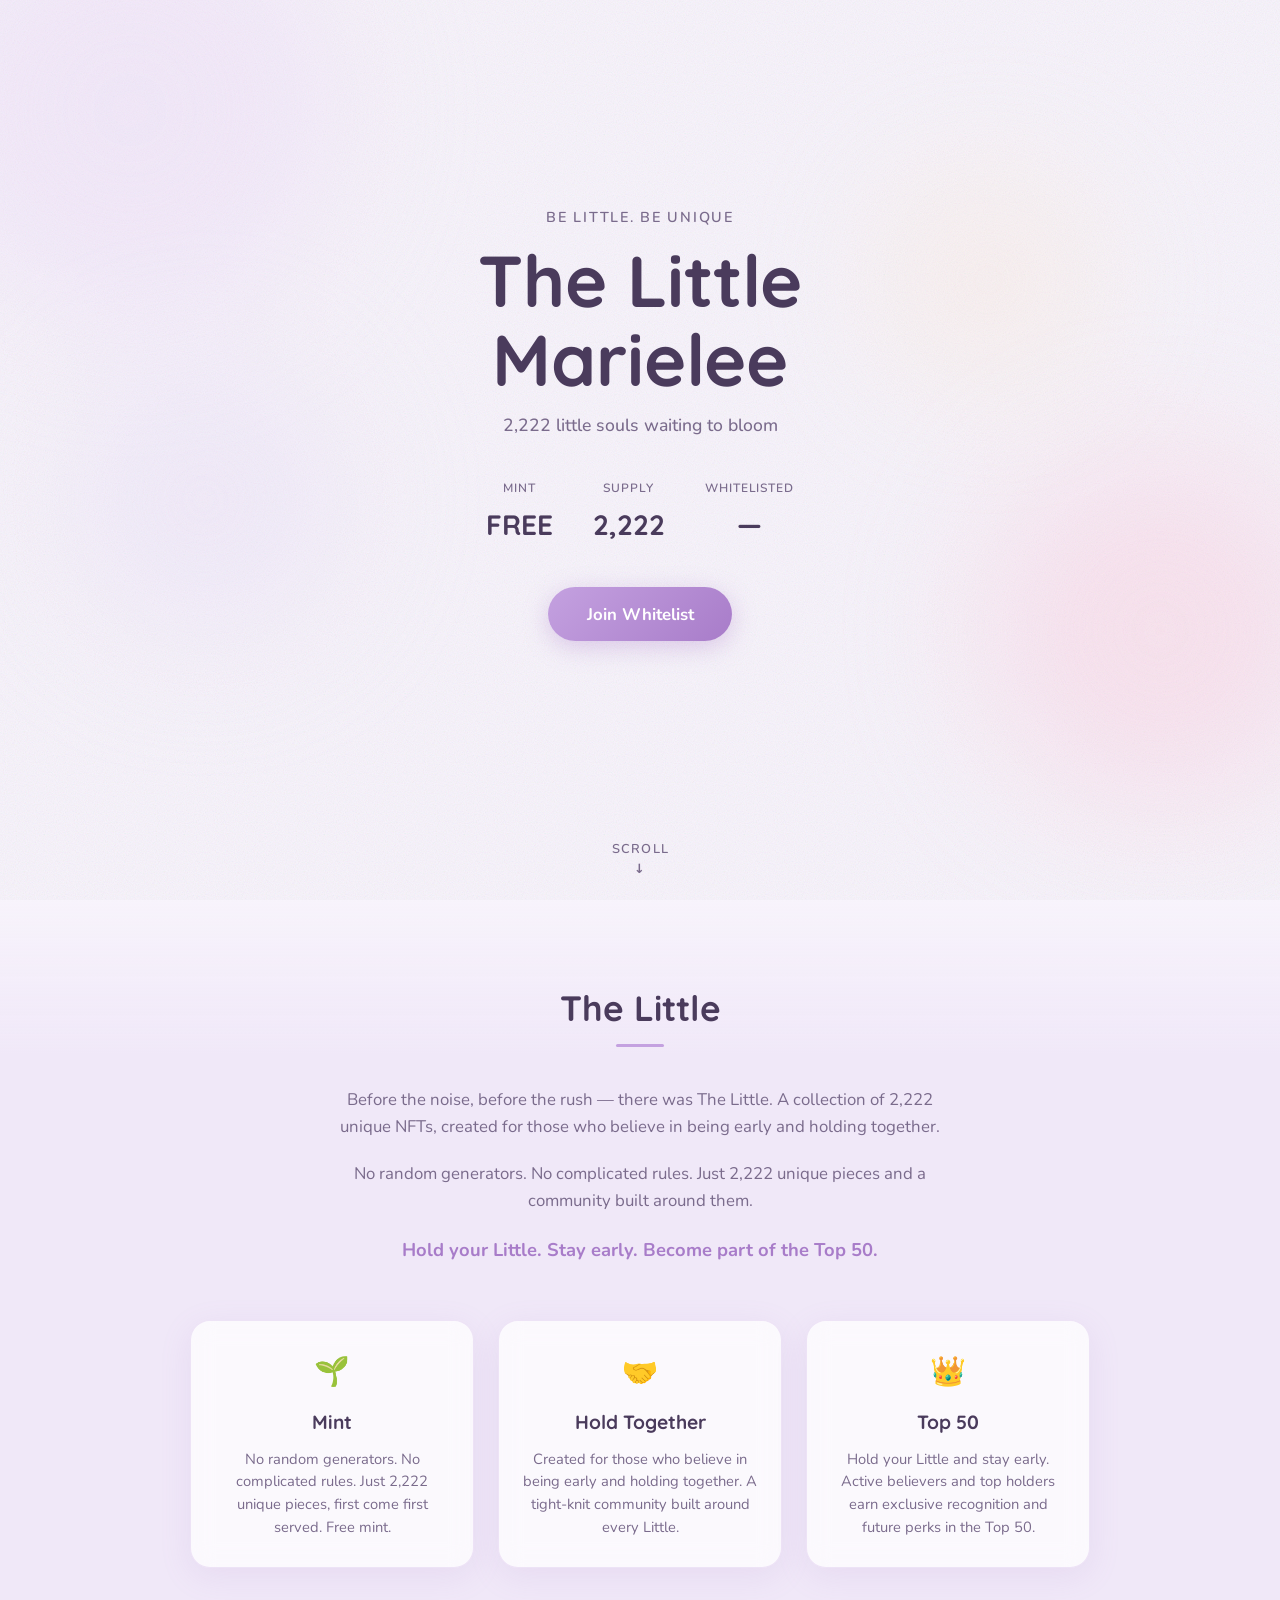
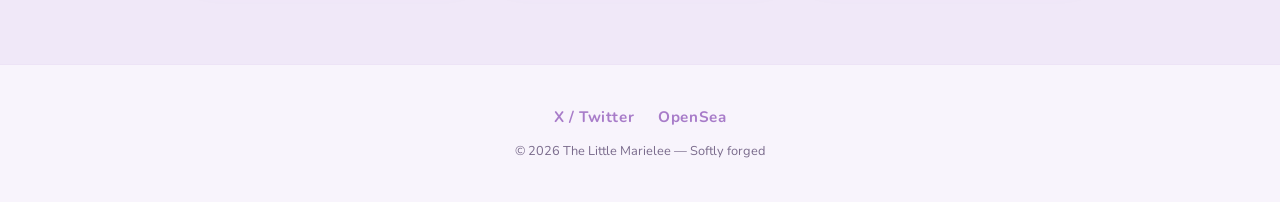
==== index.html @ 926d4b47 "Add files via upload" ====
<!DOCTYPE html>
<html lang="en">
<head>
  <meta charset="UTF-8" />
  <meta name="viewport" content="width=device-width, initial-scale=1.0" />
  <title>The Little Marielee — Soft Whitelist</title>
  <meta name="description" content="The Little Marielee — A collection of 2,222 unique NFTs. Free mint. Join the pack." />
  <meta name="theme-color" content="#f8f4fc" />

  <!-- Open Graph -->
  <meta property="og:title" content="The Little Marielee" />
  <meta property="og:description" content="A collection of 2,222 unique NFTs, created for those who believe in being early and holding together. Free mint." />
  <meta property="og:type" content="website" />
  <meta property="og:image" content="assets/logo.png?v=2" />
  <meta name="twitter:card" content="summary_large_image" />
  <meta name="twitter:title" content="The Little Marielee" />
  <meta name="twitter:description" content="A collection of 2,222 unique NFTs, created for those who believe in being early and holding together. Free mint." />
  <meta name="twitter:image" content="assets/logo.png?v=2" />

  <link rel="icon" type="image/png" href="assets/favicon.png?v=2" />
  <link rel="apple-touch-icon" href="assets/logo.png?v=2" />

  <link rel="preconnect" href="https://fonts.googleapis.com" />
  <link rel="preconnect" href="https://fonts.gstatic.com" crossorigin />
  <link href="https://fonts.googleapis.com/css2?family=Nunito:wght@400;500;600;700;800&family=Quicksand:wght@500;600;700&display=swap" rel="stylesheet" />
  <link rel="stylesheet" href="css/style.css" />
</head>
<body class="is-loading">
  <!-- Floating soft shapes -->
  <div class="bg-shapes" aria-hidden="true">
    <div class="shape shape-1"></div>
    <div class="shape shape-2"></div>
    <div class="shape shape-3"></div>
    <div class="shape shape-4"></div>
    <div class="grain"></div>
  </div>

  <!-- ===== HERO ===== -->
  <header class="hero">
    <div class="hero-content">
      <!-- <p class="hero-tagline reveal-item" style="--d:.05s">Softly forged in quiet gardens</p> -->
      <p class="hero-tagline reveal-item" style="--d:.05s">BE LITTLE. BE UNIQUE</p>
      <h1 class="hero-title reveal-item" style="--d:.15s">The Little<br>Marielee</h1>
      <p class="hero-subtitle reveal-item" style="--d:.25s"><span id="hero-supply">2,222</span> little souls waiting to bloom</p>

      <div class="stats reveal-item" style="--d:.35s">
        <div class="stat">
          <span class="stat-label">Mint</span>
          <span class="stat-value">FREE</span>
        </div>
        <div class="stat">
          <span class="stat-label">Supply</span>
          <span class="stat-value" id="stat-supply">2,222</span>
        </div>
        <div class="stat">
          <span class="stat-label">Whitelisted</span>
          <span class="stat-value" id="whitelist-count" aria-live="polite">
            <span class="count-skeleton"></span>
          </span>
        </div>
      </div>

      <button class="btn-primary reveal-item" id="btn-join" style="--d:.45s">
        <span>Join Whitelist</span>
      </button>

      <div class="whitelist-status" id="whitelist-status" hidden>
        <span class="whitelist-status-dot" aria-hidden="true"></span>
        <span>You are on the whitelist <span aria-hidden="true">✨</span> The soft pack awaits.</span>
      </div>

      <div class="whitelist-status is-full" id="whitelist-full-status" hidden>
        <span class="whitelist-status-dot is-full-dot" aria-hidden="true"></span>
        <span class="full-status-msg">Whitelist is currently closed. All spots have been claimed.</span>
      </div>
    </div>

    <div class="scroll-hint reveal-item" style="--d:.6s">
      <span>Scroll</span>
      <div class="scroll-arrow">↓</div>
    </div>
  </header>

  <!-- ===== ABOUT ===== -->
  <section class="about" id="about">
    <div class="container">
      <h2 class="section-title reveal" data-reveal>The Little</h2>
      <div class="section-line reveal" data-reveal style="--d:.1s"></div>

      <div class="about-text reveal" data-reveal style="--d:.15s">
        <p>
          Before the noise, before the rush — there was The Little. A collection of 2,222 unique NFTs, created for those who believe in being early and holding together.
        </p>
        <p>
          No random generators. No complicated rules. Just 2,222 unique pieces and a community built around them.
        </p>
        <p class="about-highlight">
          Hold your Little. Stay early. Become part of the Top 50.
        </p>
      </div>

      <div class="cards">
        <div class="card reveal" data-reveal style="--d:0s">
          <div class="card-icon">🌱</div>
          <h3>Mint</h3>
          <p>No random generators. No complicated rules. Just <span id="about-supply">2,222</span> unique pieces, first come first served. Free mint.</p>
        </div>
        <div class="card reveal" data-reveal style="--d:.1s">
          <div class="card-icon">🤝</div>
          <h3>Hold Together</h3>
          <p>Created for those who believe in being early and holding together. A tight-knit community built around every Little.</p>
        </div>
        <div class="card reveal" data-reveal style="--d:.2s">
          <div class="card-icon">👑</div>
          <h3>Top 50</h3>
          <p>Hold your Little and stay early. Active believers and top holders earn exclusive recognition and future perks in the Top 50.</p>
        </div>
      </div>
    </div>
  </section>

  <!-- ===== FOOTER ===== -->
  <footer class="footer">
    <div class="footer-links">
      <a href="https://x.com/MarieleeHQ" target="_blank" rel="noopener" class="footer-link" id="footer-x">X / Twitter</a>
      <a href="https://opensea.io/collection/thelittlemarielee/overview" target="_blank" rel="noopener" class="footer-link" id="footer-opensea">OpenSea</a>
      <a href="#" target="_blank" rel="noopener" class="footer-link" id="footer-discord" hidden>Discord</a>
      <a href="#" target="_blank" rel="noopener" class="footer-link" id="footer-telegram" hidden>Telegram</a>
    </div>
    <p class="footer-copy">© 2026 The Little Marielee — Softly forged</p>
  </footer>

  <!-- ===== TOAST ===== -->
  <div class="toast" id="toast" role="status" aria-live="assertive" hidden></div>

  <!-- ===== WHITELIST MODAL ===== -->
  <div class="modal-overlay" id="modal" hidden>
    <div class="modal" role="dialog" aria-modal="true" aria-labelledby="modal-heading">
      <button class="modal-close" id="modal-close" aria-label="Close">×</button>

      <!-- Step 1: Tasks & Twitter Verification -->
      <div class="modal-step" id="step-1">
        <div class="modal-header">
          <div class="step-icon">🌸</div>
          <h3 id="modal-heading">Join the Soft Pack</h3>
          <p>Complete the quick tasks below to verify your spot.</p>
        </div>

        <!-- Quick Tasks -->
        <div class="tasks-container">
          <div class="task-card" id="task-card-follow">
            <div class="task-info">
              <span class="task-title" id="task-follow-title">1. Follow</span>
              <span class="task-sub" id="task-follow-status">Follow on X to verify</span>
            </div>
            <button type="button" class="btn-task" id="btn-action-follow">
              <svg viewBox="0 0 24 24" width="14" height="14" aria-hidden="true"><path fill="currentColor" d="M18.9 1.9h3.7l-8 9.2 9.5 12.5h-7.4l-5.8-7.6-6.6 7.6H.6l8.6-9.9L0 1.9h7.6l5.2 7 6.1-7Zm-1.3 19.5h2L6.5 4h-2.1l13.2 17.4Z"/></svg>
              <span class="btn-task-text" id="text-action-follow">Follow</span>
            </button>
          </div>

          <div class="task-card" id="task-card-post">
            <div class="task-info">
              <span class="task-title">2. Like, Repost & Comment</span>
              <span class="task-sub" id="task-post-status">Drop a gentle comment on our post</span>
            </div>
            <button type="button" class="btn-task" id="btn-action-post">
              <svg viewBox="0 0 24 24" width="14" height="14" aria-hidden="true"><path fill="currentColor" d="M18.9 1.9h3.7l-8 9.2 9.5 12.5h-7.4l-5.8-7.6-6.6 7.6H.6l8.6-9.9L0 1.9h7.6l5.2 7 6.1-7Zm-1.3 19.5h2L6.5 4h-2.1l13.2 17.4Z"/></svg>
              <span class="btn-task-text" id="text-action-post">Open Post</span>
            </button>
          </div>
        </div>

        <!-- Inputs Form for Step 1 -->
        <div class="form-group">
          <label for="input-twitter" class="form-label">Your X / Twitter Username</label>
          <div class="field">
            <input type="text" id="input-twitter" placeholder="yourusername" autocomplete="off" inputmode="text" maxlength="15" aria-describedby="err-twitter" required />
            <span class="field-prefix">@</span>
          </div>
          <p class="field-error" id="err-twitter"></p>
        </div>

        <div class="form-group">
          <label for="input-comment-link" class="form-label">Proof of Comment on X</label>
          <div class="field field-simple">
            <input type="url" id="input-comment-link" placeholder="https://x.com/yourusername/status/..." autocomplete="off" aria-describedby="err-comment-link" required />
          </div>
          <p class="field-hint">Paste the link to your comment on our post for automatic verification.</p>
          <p class="field-error" id="err-comment-link"></p>
        </div>

        <button type="button" class="btn-modal" id="btn-next-step">
          <span class="btn-label">Continue to Wallet →</span>
        </button>
      </div>

      <!-- Step 2: Wallet Submission -->
      <div class="modal-step" id="step-2" hidden>
        <div class="modal-header">
          <div class="step-icon">👜</div>
          <h3>Submit Wallet</h3>
          <p class="submitting-as-desc">Submitting as <span id="submitting-as" class="submitting-as-tag">@yourusername</span></p>
        </div>

        <form id="form-whitelist" class="whitelist-form" novalidate>
          <div class="form-group">
            <label for="input-wallet" class="form-label">Wallet Address</label>
            <div class="field field-simple">
              <input type="text" id="input-wallet" placeholder="0x... or Solana wallet address" autocomplete="off" aria-describedby="err-wallet" required />
            </div>
            <p class="field-hint">Enter your EVM (0x...) or Solana wallet to receive the whitelist spot.</p>
            <p class="field-error" id="err-wallet"></p>
          </div>

          <button type="submit" class="btn-modal" id="btn-submit">
            <span class="btn-label">Submit Whitelist</span>
          </button>
          <button type="button" class="btn-back" id="btn-back-step">← Back</button>
        </form>
      </div>

      <!-- Success View -->
      <div class="modal-step step-success" id="step-success" hidden>
        <div class="step-icon success">
          <svg viewBox="0 0 24 24" width="26" height="26" aria-hidden="true"><path fill="none" stroke="currentColor" stroke-width="3" stroke-linecap="round" stroke-linejoin="round" d="M4 12.5l5 5L20 6.5" /></svg>
        </div>
        <h3>You're In!</h3>
        <p id="success-msg">Welcome to the soft pack. Your Marielee awaits.</p>
        <button type="button" class="btn-modal" id="btn-done"><span>Done</span></button>
      </div>
    </div>
  </div>

  <script src="js/main.js"></script>
</body>
</html>
---- css/style.css ----
/* ===== RESET & BASE ===== */
*,
*::before,
*::after {
  box-sizing: border-box;
  margin: 0;
  padding: 0;
}

:root {
  --bg: #f8f4fc;
  --bg-soft: #f0e8f8;
  --primary: #c4a1e0;
  --primary-dark: #a87cc9;
  --primary-light: #e8d5f5;
  --accent: #f7c5d8;
  --accent-soft: #fde8f0;
  --text: #4a3b5c;
  --text-soft: #7a6b8c;
  --white: #ffffff;
  --success: #7ec8a3;
  --success-soft: #d4f0e4;
  --error: #e0708f;
  --error-soft: #fbe3ea;
  /* muted slate-lavender instead of stock Twitter blue — keeps the soft palette intact */
  --x-color: #6b6f93;
  --x-color-dark: #565a7d;
  --shadow: 0 8px 32px rgba(168, 124, 201, 0.12);
  --shadow-lg: 0 20px 60px rgba(74, 59, 92, 0.18);
  --radius: 20px;
  --radius-sm: 14px;
  --font: "Nunito", system-ui, sans-serif;
  --font-display: "Quicksand", system-ui, sans-serif;
  --ease: cubic-bezier(0.22, 1, 0.36, 1);
}

html {
  scroll-behavior: smooth;
}

@media (prefers-reduced-motion: reduce) {
  html {
    scroll-behavior: auto;
  }
  *,
  *::before,
  *::after {
    animation-duration: 0.001ms !important;
    animation-iteration-count: 1 !important;
    transition-duration: 0.001ms !important;
    scroll-behavior: auto !important;
  }
}

body {
  font-family: var(--font);
  background: var(--bg);
  color: var(--text);
  line-height: 1.6;
  min-height: 100vh;
  min-height: 100dvh;
  overflow-x: hidden;
}

/* ===== ENTRANCE ANIMATIONS ===== */
.reveal-item {
  opacity: 0;
  transform: translateY(16px);
  animation: revealIn 0.7s var(--ease) forwards;
  animation-delay: var(--d, 0s);
}

body.is-loading .reveal-item {
  animation-play-state: paused;
  opacity: 0;
}

@keyframes revealIn {
  to {
    opacity: 1;
    transform: translateY(0);
  }
}

.reveal {
  opacity: 0;
  transform: translateY(22px);
  transition: opacity 0.7s var(--ease), transform 0.7s var(--ease);
  transition-delay: var(--d, 0s);
}

.reveal.is-visible {
  opacity: 1;
  transform: translateY(0);
}

/* ===== BACKGROUND SHAPES ===== */
.bg-shapes {
  position: fixed;
  inset: 0;
  pointer-events: none;
  z-index: 0;
  overflow: hidden;
}

.shape {
  position: absolute;
  border-radius: 50%;
  filter: blur(70px);
  opacity: 0.4;
  animation: drift 22s ease-in-out infinite;
}

.shape-1 {
  width: 420px;
  height: 420px;
  background: var(--primary-light);
  top: -100px;
  left: -80px;
  animation-duration: 26s;
}

.shape-2 {
  width: 360px;
  height: 360px;
  background: var(--accent);
  bottom: 10%;
  right: -60px;
  animation-duration: 30s;
  animation-delay: -6s;
}

.shape-3 {
  width: 280px;
  height: 280px;
  background: #e4d9f4;
  top: 40%;
  left: 5%;
  animation-duration: 24s;
  animation-delay: -12s;
}

.shape-4 {
  width: 200px;
  height: 200px;
  background: #f8e4d0;
  top: 20%;
  right: 15%;
  animation-duration: 20s;
  animation-delay: -3s;
}

@keyframes drift {
  0%, 100% { transform: translate(0, 0) scale(1); }
  50% { transform: translate(24px, -28px) scale(1.06); }
}

/* subtle grain so the flat pastel blobs read as designed, not generated */
.grain {
  position: absolute;
  inset: -10%;
  opacity: 0.35;
  mix-blend-mode: overlay;
  background-image: url("data:image/svg+xml,%3Csvg xmlns='http://www.w3.org/2000/svg' width='140' height='140'%3E%3Cfilter id='n'%3E%3CfeTurbulence type='fractalNoise' baseFrequency='0.9' numOctaves='2' stitchTiles='stitch'/%3E%3C/filter%3E%3Crect width='100%25' height='100%25' filter='url(%23n)' opacity='0.4'/%3E%3C/svg%3E");
}

@media (prefers-reduced-motion: reduce) {
  .shape { animation: none; }
}

/* ===== NAV ===== */
.nav {
  display: flex;
  justify-content: space-between;
  align-items: center;
  padding: 1.25rem 2rem;
  position: relative;
  z-index: 10;
}

.logo {
  font-family: var(--font-display);
  font-weight: 700;
  font-size: 1.15rem;
  color: var(--text);
  display: flex;
  align-items: center;
  gap: 0.4rem;
}

.logo-mark {
  display: inline-block;
  animation: sway 5s ease-in-out infinite;
}

@keyframes sway {
  0%, 100% { transform: rotate(-6deg); }
  50% { transform: rotate(6deg); }
}

.nav-link {
  color: var(--text-soft);
  text-decoration: none;
  font-weight: 600;
  font-size: 0.95rem;
  transition: color 0.2s;
  position: relative;
}

.nav-link::after {
  content: "";
  position: absolute;
  left: 0;
  right: 100%;
  bottom: -3px;
  height: 2px;
  background: var(--primary-dark);
  transition: right 0.25s var(--ease);
  border-radius: 2px;
}

.nav-link:hover {
  color: var(--primary-dark);
}

.nav-link:hover::after {
  right: 0;
}

/* ===== HERO ===== */
.hero {
  position: relative;
  min-height: 100vh;
  min-height: 100dvh;
  display: flex;
  flex-direction: column;
  justify-content: space-between;
  z-index: 1;
}

.hero-content {
  flex: 1;
  display: flex;
  flex-direction: column;
  align-items: center;
  justify-content: center;
  text-align: center;
  padding: 1.5rem 1.5rem 1rem;
}

.hero-tagline {
  font-size: 0.9rem;
  letter-spacing: 0.12em;
  text-transform: uppercase;
  color: var(--text-soft);
  margin-bottom: 0.75rem;
  font-weight: 600;
}

.hero-title {
  font-family: var(--font-display);
  font-size: clamp(2.8rem, 8vw, 4.5rem);
  font-weight: 700;
  line-height: 1.1;
  color: var(--text);
  margin-bottom: 0.75rem;
}

.hero-subtitle {
  font-size: 1.1rem;
  color: var(--text-soft);
  margin-bottom: 2.5rem;
  font-weight: 500;
}

/* Stats */
.stats {
  display: flex;
  gap: 2.5rem;
  margin-bottom: 2.5rem;
  flex-wrap: wrap;
  justify-content: center;
}

.stat {
  display: flex;
  flex-direction: column;
  align-items: center;
  gap: 0.25rem;
}

.stat-label {
  font-size: 0.75rem;
  letter-spacing: 0.08em;
  text-transform: uppercase;
  color: var(--text-soft);
  font-weight: 600;
}

.stat-value {
  font-family: var(--font-display);
  font-size: 1.75rem;
  font-weight: 700;
  color: var(--text);
  min-height: 1.6em;
  display: flex;
  align-items: center;
  justify-content: center;
}

.count-skeleton {
  display: inline-block;
  width: 44px;
  height: 1.1em;
  border-radius: 6px;
  background: linear-gradient(90deg, var(--primary-light) 25%, #f4ecfa 50%, var(--primary-light) 75%);
  background-size: 200% 100%;
  animation: shimmer 1.3s ease-in-out infinite;
}

@keyframes shimmer {
  0% { background-position: 200% 0; }
  100% { background-position: -200% 0; }
}

.stat-value.count-in {
  animation: countPop 0.4s var(--ease);
}

@keyframes countPop {
  0% { transform: scale(0.85); opacity: 0.4; }
  100% { transform: scale(1); opacity: 1; }
}

/* Buttons */
.btn-primary {
  background: linear-gradient(135deg, var(--primary), var(--primary-dark));
  color: var(--white);
  border: none;
  padding: 0.95rem 2.4rem;
  font-size: 1.05rem;
  font-weight: 700;
  font-family: var(--font);
  border-radius: 999px;
  cursor: pointer;
  box-shadow: 0 6px 24px rgba(168, 124, 201, 0.35);
  transition: transform 0.2s var(--ease), box-shadow 0.2s var(--ease);
  position: relative;
  overflow: hidden;
}

.btn-primary::before {
  content: "";
  position: absolute;
  inset: 0;
  background: radial-gradient(circle at 50% 0%, rgba(255, 255, 255, 0.35), transparent 60%);
  opacity: 0;
  transition: opacity 0.25s;
}

.btn-primary:hover {
  transform: translateY(-2px);
  box-shadow: 0 10px 28px rgba(168, 124, 201, 0.45);
}

.btn-primary:hover::before {
  opacity: 1;
}

.btn-primary:active {
  transform: translateY(0) scale(0.98);
}

.btn-primary:focus-visible,
.btn-modal:focus-visible,
.btn-back:focus-visible,
.btn-follow:focus-visible,
.nav-link:focus-visible,
input:focus-visible {
  outline: 2px solid var(--primary-dark);
  outline-offset: 2px;
}

/* Whitelist status after success */
.whitelist-status {
  margin-top: 1.5rem;
  display: inline-flex;
  align-items: center;
  gap: 0.6rem;
  background: rgba(255, 255, 255, 0.7);
  backdrop-filter: blur(8px);
  border: 1px solid var(--primary-light);
  padding: 0.85rem 1.5rem;
  border-radius: 999px;
  font-weight: 600;
  color: var(--primary-dark);
  font-size: 0.95rem;
  animation: revealIn 0.5s var(--ease);
}

.whitelist-status[hidden] {
  display: none;
}

.whitelist-status-dot {
  width: 8px;
  height: 8px;
  border-radius: 50%;
  background: var(--success);
  box-shadow: 0 0 0 4px rgba(126, 200, 163, 0.25);
  flex-shrink: 0;
}

/* Full / Frozen Whitelist State */
.btn-primary.is-frozen {
  background: linear-gradient(135deg, #cfc6d9, #aba0b8) !important;
  color: rgba(255, 255, 255, 0.92) !important;
  cursor: not-allowed !important;
  box-shadow: 0 4px 14px rgba(171, 160, 184, 0.25) !important;
  transform: none !important;
}

.btn-primary.is-frozen:hover {
  transform: none !important;
  box-shadow: 0 4px 14px rgba(171, 160, 184, 0.25) !important;
}

.btn-primary.is-frozen::before {
  display: none !important;
}

.whitelist-status.is-full {
  background: rgba(255, 241, 244, 0.88);
  border-color: rgba(224, 75, 102, 0.3);
  color: #a82e44;
}

.whitelist-status.is-full .whitelist-status-dot,
.whitelist-status-dot.is-full-dot {
  background: #e63956;
  box-shadow: 0 0 0 4px rgba(230, 57, 86, 0.2);
}

.scroll-hint {
  position: relative;
  margin: 0 auto 1.5rem;
  padding-bottom: env(safe-area-inset-bottom, 0px);
  width: -webkit-max-content;
  width: -moz-max-content;
  width: max-content;
  display: flex;
  flex-direction: column;
  align-items: center;
  justify-content: center;
  gap: 0.25rem;
  color: var(--text-soft);
  font-size: 0.8rem;
  font-weight: 600;
  letter-spacing: 0.08em;
  text-transform: uppercase;
  opacity: 0.7;
  text-align: center;
  cursor: pointer;
  transition: opacity 0.2s;
  z-index: 2;
}

.scroll-hint:hover {
  opacity: 1;
}

.scroll-hint span {
  display: block;
  text-align: center;
  margin-right: -0.08em; /* Kompensasi letter-spacing agar teks benar-benar simetris */
}

.scroll-arrow {
  display: block;
  text-align: center;
  line-height: 1;
  animation: bounce 1.6s infinite;
}

@keyframes bounce {
  0%, 100% { transform: translateY(0); }
  50% { transform: translateY(6px); }
}

/* ===== ABOUT ===== */
.about {
  position: relative;
  z-index: 1;
  padding: 5rem 1.5rem 6rem;
  background: linear-gradient(180deg, transparent, var(--bg-soft) 20%);
}

.container {
  max-width: 900px;
  margin: 0 auto;
}

.section-title {
  font-family: var(--font-display);
  font-size: 2.2rem;
  font-weight: 700;
  text-align: center;
  color: var(--text);
  margin-bottom: 0.5rem;
}

.section-line {
  width: 48px;
  height: 3px;
  background: var(--primary);
  border-radius: 999px;
  margin: 0 auto 2.5rem;
}

.about-text {
  text-align: center;
  max-width: 640px;
  margin: 0 auto 3.5rem;
}

.about-text p {
  margin-bottom: 1.25rem;
  color: var(--text-soft);
  font-size: 1.05rem;
}

.about-highlight {
  font-weight: 700;
  color: var(--primary-dark) !important;
  font-size: 1.15rem !important;
}

/* Cards */
.cards {
  display: grid;
  grid-template-columns: repeat(auto-fit, minmax(240px, 1fr));
  gap: 1.5rem;
}

.card {
  background: rgba(255, 255, 255, 0.75);
  backdrop-filter: blur(12px);
  border: 1px solid rgba(196, 161, 224, 0.25);
  border-radius: var(--radius);
  padding: 1.75rem 1.5rem;
  text-align: center;
  box-shadow: var(--shadow);
  transition: transform 0.3s var(--ease), box-shadow 0.3s var(--ease), border-color 0.3s;
}

.card:hover {
  transform: translateY(-6px);
  box-shadow: 0 16px 40px rgba(168, 124, 201, 0.2);
  border-color: rgba(196, 161, 224, 0.5);
}

.card-icon {
  font-size: 1.8rem;
  margin-bottom: 0.75rem;
  display: inline-block;
  transition: transform 0.3s var(--ease);
}

.card:hover .card-icon {
  transform: scale(1.15) rotate(-6deg);
}

.card h3 {
  font-family: var(--font-display);
  font-size: 1.2rem;
  font-weight: 700;
  margin-bottom: 0.6rem;
  color: var(--text);
}

.card p {
  font-size: 0.92rem;
  color: var(--text-soft);
  line-height: 1.55;
}

/* ===== FOOTER ===== */
.footer {
  position: relative;
  z-index: 1;
  text-align: center;
  padding: 2.5rem 1.5rem;
  border-top: 1px solid rgba(196, 161, 224, 0.2);
}

.footer-links {
  display: flex;
  justify-content: center;
  align-items: center;
  gap: 1.5rem;
  flex-wrap: wrap;
}

.footer-link {
  color: var(--primary-dark);
  text-decoration: none;
  font-weight: 700;
  font-size: 0.95rem;
  letter-spacing: 0.04em;
}

.footer-link:hover {
  text-decoration: underline;
}

.footer-copy {
  margin-top: 0.75rem;
  font-size: 0.8rem;
  color: var(--text-soft);
}

/* ===== TOAST ===== */
.toast {
  position: fixed;
  left: 50%;
  bottom: 1.5rem;
  transform: translateX(-50%) translateY(20px);
  background: var(--text);
  color: var(--white);
  padding: 0.85rem 1.3rem;
  border-radius: 999px;
  font-size: 0.9rem;
  font-weight: 600;
  box-shadow: var(--shadow-lg);
  z-index: 200;
  opacity: 0;
  transition: opacity 0.3s var(--ease), transform 0.3s var(--ease);
  max-width: min(90vw, 360px);
  text-align: center;
}

.toast.is-visible {
  opacity: 1;
  transform: translateX(-50%) translateY(0);
}

.toast.is-error {
  background: var(--error);
}

.toast.is-success {
  background: var(--success);
}

/* ===== MODAL ===== */
.modal-overlay {
  position: fixed;
  inset: 0;
  background: rgba(74, 59, 92, 0.45);
  backdrop-filter: blur(6px);
  display: flex;
  align-items: center;
  justify-content: center;
  z-index: 100;
  padding: 1rem;
  opacity: 0;
  transition: opacity 0.25s var(--ease);
}

.modal-overlay.is-open {
  opacity: 1;
}

.modal-overlay[hidden] {
  display: none;
}

.modal {
  background: var(--white);
  border-radius: 24px;
  padding: 2rem 1.75rem 1.75rem;
  width: 100%;
  max-width: 420px;
  max-height: min(92vh, 720px);
  overflow-y: auto;
  position: relative;
  box-shadow: var(--shadow-lg);
  transform: translateY(24px) scale(0.96);
  opacity: 0;
  transition: transform 0.32s var(--ease), opacity 0.32s var(--ease);
  scrollbar-width: thin;
  scrollbar-color: var(--primary-light) transparent;
}

.modal::-webkit-scrollbar {
  width: 6px;
}

.modal::-webkit-scrollbar-track {
  background: transparent;
}

.modal::-webkit-scrollbar-thumb {
  background: var(--primary-light);
  border-radius: 999px;
}

.modal-overlay.is-open .modal {
  transform: translateY(0) scale(1);
  opacity: 1;
}

.modal-close {
  position: absolute;
  top: 1rem;
  right: 1rem;
  background: none;
  border: none;
  font-size: 1.5rem;
  color: var(--text-soft);
  cursor: pointer;
  line-height: 1;
  padding: 0.25rem;
  border-radius: 50%;
  width: 32px;
  height: 32px;
  display: flex;
  align-items: center;
  justify-content: center;
  transition: background 0.2s, color 0.2s, transform 0.2s;
}

.modal-close:hover {
  color: var(--text);
  background: var(--bg-soft);
  transform: rotate(90deg);
}

/* Modal Steps & Header */
.modal-step {
  animation: stepIn 0.32s var(--ease);
}

.modal-step[hidden] {
  display: none;
}

.modal-header {
  text-align: center;
  margin-bottom: 1.25rem;
}

.modal-header h3 {
  font-family: var(--font-display);
  font-size: 1.35rem;
  font-weight: 700;
  margin-bottom: 0.35rem;
  color: var(--text);
}

.modal-header p {
  font-size: 0.88rem;
  color: var(--text-soft);
  line-height: 1.45;
}

.submitting-as-desc {
  display: flex;
  align-items: center;
  justify-content: center;
  gap: 0.4rem;
  margin-top: 0.25rem;
}

.submitting-as-tag {
  display: inline-block;
  font-weight: 700;
  color: var(--primary-dark);
  background: var(--primary-light);
  padding: 0.15rem 0.6rem;
  border-radius: 999px;
  font-size: 0.82rem;
}

/* Tasks Container & Cards */
.tasks-container {
  display: flex;
  flex-direction: column;
  gap: 0.65rem;
  margin-bottom: 1.25rem;
}

.task-card {
  display: flex;
  align-items: center;
  justify-content: space-between;
  gap: 0.75rem;
  padding: 0.75rem 0.95rem;
  background: var(--bg);
  border: 1.5px solid var(--primary-light);
  border-radius: var(--radius-sm);
  transition: border-color 0.25s var(--ease), background 0.25s var(--ease);
}

.task-card.is-completed {
  border-color: var(--success);
  background: var(--success-soft);
}

.task-info {
  display: flex;
  flex-direction: column;
  text-align: left;
  flex: 1;
  min-width: 0;
}

.task-title {
  font-size: 0.86rem;
  font-weight: 700;
  color: var(--text);
  line-height: 1.3;
}

.task-sub {
  font-size: 0.74rem;
  color: var(--text-soft);
  line-height: 1.25;
  margin-top: 0.15rem;
  transition: color 0.2s;
}

.task-card.is-completed .task-sub {
  color: #3b7e5c;
  font-weight: 600;
}

.btn-task {
  display: inline-flex;
  align-items: center;
  justify-content: center;
  gap: 0.4rem;
  padding: 0.48rem 0.9rem;
  border-radius: 999px;
  border: none;
  background: linear-gradient(135deg, var(--x-color), var(--x-color-dark));
  color: var(--white);
  font-family: var(--font);
  font-size: 0.82rem;
  font-weight: 700;
  cursor: pointer;
  transition: all 0.2s var(--ease);
  flex-shrink: 0;
  white-space: nowrap;
  box-shadow: 0 4px 12px rgba(86, 90, 125, 0.2);
}

.btn-task:hover:not(:disabled) {
  opacity: 0.92;
  transform: translateY(-1px);
}

.btn-task:active:not(:disabled) {
  transform: translateY(0);
}

.btn-task.is-counting {
  background: var(--primary-light);
  color: var(--primary-dark);
  cursor: wait;
  box-shadow: none;
}

.btn-task.is-done {
  background: var(--success);
  color: var(--white);
  cursor: default;
  box-shadow: none;
}

/* Steps (Success & fallback) */
.step {
  text-align: center;
  animation: stepIn 0.32s var(--ease);
}

@keyframes stepIn {
  from { opacity: 0; transform: translateX(10px); }
  to { opacity: 1; transform: translateX(0); }
}

.step[hidden] {
  display: none;
}

.step-icon {
  width: 52px;
  height: 52px;
  border-radius: 50%;
  background: var(--primary-light);
  color: var(--primary-dark);
  display: flex;
  align-items: center;
  justify-content: center;
  font-size: 1.4rem;
  font-weight: 700;
  line-height: 1;
  text-align: center;
  margin: 0 auto 0.75rem;
  animation: iconPop 0.4s var(--ease);
}

@keyframes iconPop {
  0% { transform: scale(0.6); opacity: 0; }
  60% { transform: scale(1.08); opacity: 1; }
  100% { transform: scale(1); }
}

.step-icon.success {
  background: var(--success-soft);
  color: var(--success);
}

.step h3 {
  font-family: var(--font-display);
  font-size: 1.35rem;
  font-weight: 700;
  margin-bottom: 0.4rem;
  color: var(--text);
}

.step p {
  font-size: 0.9rem;
  color: var(--text-soft);
  margin-bottom: 1.4rem;
  line-height: 1.5;
}

/* Inputs & Form Groups */
.whitelist-form {
  text-align: left;
}

.form-group {
  margin-bottom: 0.65rem;
}

.form-label {
  display: block;
  font-size: 0.8rem;
  font-weight: 700;
  color: var(--text);
  margin-bottom: 0.3rem;
}

.field {
  position: relative;
  display: flex;
  align-items: center;
  margin-bottom: 0.25rem;
}

.field-prefix {
  position: absolute;
  left: 0.95rem;
  top: 50%;
  transform: translateY(-50%);
  color: var(--text-soft);
  font-weight: 700;
  font-size: 1rem;
  line-height: 1;
  height: 1rem;
  display: inline-flex;
  align-items: center;
  justify-content: center;
  pointer-events: none;
  transition: color 0.2s;
}

.field input[type="text"] {
  padding-left: 2.3rem;
  margin-bottom: 0;
}

.field-simple input {
  padding-left: 1rem !important;
  margin-bottom: 0;
}

.field-hint {
  font-size: 0.74rem;
  color: var(--text-soft);
  margin-top: 0.2rem;
  margin-bottom: 0.25rem;
  line-height: 1.35;
}

input[type="text"],
input[type="url"] {
  width: 100%;
  padding: 0.8rem 1rem;
  border: 1.5px solid var(--primary-light);
  border-radius: var(--radius-sm);
  font-family: var(--font);
  font-size: 0.92rem;
  color: var(--text);
  background: var(--bg);
  outline: none;
  transition: border-color 0.2s, box-shadow 0.2s, background 0.2s;
  margin-bottom: 0;
}

input[type="text"]:focus,
input[type="url"]:focus {
  border-color: var(--primary);
  background: var(--white);
  box-shadow: 0 0 0 4px rgba(196, 161, 224, 0.18);
}

.field:focus-within .field-prefix {
  color: var(--primary-dark);
}

input[type="text"]::placeholder,
input[type="url"]::placeholder {
  color: #b0a0c0;
}

input[type="text"].has-error,
input[type="url"].has-error {
  border-color: var(--error);
  background: var(--error-soft);
  animation: shake 0.35s;
}

input[type="text"].has-error:focus,
input[type="url"].has-error:focus {
  box-shadow: 0 0 0 4px rgba(224, 112, 143, 0.16);
}

input[type="text"].is-valid,
input[type="url"].is-valid {
  border-color: var(--success);
  background: #f4faf7;
}

@keyframes shake {
  0%, 100% { transform: translateX(0); }
  20% { transform: translateX(-6px); }
  40% { transform: translateX(6px); }
  60% { transform: translateX(-4px); }
  80% { transform: translateX(4px); }
}

.field-error {
  min-height: 1.1rem;
  color: var(--error);
  font-size: 0.8rem;
  font-weight: 600;
  text-align: left;
  margin-bottom: 0.75rem;
  opacity: 0;
  transform: translateY(-4px);
  transition: opacity 0.2s, transform 0.2s;
}

.field-error.is-visible {
  opacity: 1;
  transform: translateY(0);
}

/* Modal buttons */
.btn-modal {
  width: 100%;
  padding: 0.9rem;
  background: linear-gradient(135deg, var(--primary), var(--primary-dark));
  color: var(--white);
  border: none;
  border-radius: var(--radius-sm);
  font-family: var(--font);
  font-size: 1rem;
  font-weight: 700;
  cursor: pointer;
  transition: opacity 0.2s, transform 0.15s, box-shadow 0.2s;
  position: relative;
}

.btn-modal:hover:not(:disabled) {
  opacity: 0.94;
  transform: translateY(-1px);
  box-shadow: 0 8px 20px rgba(168, 124, 201, 0.35);
}

.btn-modal:active:not(:disabled) {
  transform: translateY(0) scale(0.98);
}

.btn-modal:disabled {
  opacity: 0.45;
  cursor: not-allowed;
}

.btn-modal.is-loading span {
  visibility: hidden;
}

.btn-modal.is-loading::after {
  content: "";
  position: absolute;
  top: 50%;
  left: 50%;
  width: 18px;
  height: 18px;
  margin: -9px 0 0 -9px;
  border: 2.5px solid rgba(255, 255, 255, 0.4);
  border-top-color: var(--white);
  border-radius: 50%;
  animation: spin 0.7s linear infinite;
}

@keyframes spin {
  to { transform: rotate(360deg); }
}

.btn-back {
  width: 100%;
  margin-top: 0.6rem;
  padding: 0.7rem;
  background: transparent;
  border: 1.5px solid var(--primary-light);
  border-radius: var(--radius-sm);
  color: var(--text-soft);
  font-family: var(--font);
  font-size: 0.9rem;
  font-weight: 600;
  cursor: pointer;
  transition: background 0.2s, border-color 0.2s;
}

.btn-back:hover {
  background: var(--bg-soft);
  border-color: var(--primary);
}

/* X / Twitter action button — muted slate-lavender, no stock brand blue */
.btn-follow {
  display: inline-flex;
  align-items: center;
  justify-content: center;
  gap: 0.5rem;
  width: 100%;
  padding: 0.85rem;
  background: linear-gradient(135deg, var(--x-color), var(--x-color-dark));
  color: var(--white);
  text-decoration: none;
  border-radius: var(--radius-sm);
  font-weight: 700;
  font-size: 0.95rem;
  margin-bottom: 1rem;
  transition: opacity 0.2s, transform 0.15s, box-shadow 0.2s;
  box-shadow: 0 6px 18px rgba(86, 90, 125, 0.25);
}

.btn-follow:hover {
  opacity: 0.94;
  transform: translateY(-1px);
}

.btn-follow:active {
  transform: translateY(0);
}

/* Checkboxes */
.check-item {
  position: relative;
  display: flex;
  align-items: center;
  gap: 0.7rem;
  background: var(--bg);
  border: 1.5px solid var(--primary-light);
  border-radius: var(--radius-sm);
  padding: 0.75rem 1rem;
  margin-bottom: 0.6rem;
  cursor: pointer;
  font-size: 0.9rem;
  color: var(--text);
  font-weight: 500;
  transition: border-color 0.2s, background 0.2s;
}

.check-item:hover {
  border-color: var(--primary);
}

/* Real checkbox covers the whole row (still clickable/focusable/screen-reader
   friendly) but stays visually invisible; .check-box is the styled stand-in */
.check-item input {
  position: absolute;
  inset: 0;
  width: 100%;
  height: 100%;
  opacity: 0;
  cursor: pointer;
  margin: 0;
}

.check-box {
  width: 20px;
  height: 20px;
  flex-shrink: 0;
  border-radius: 6px;
  border: 1.5px solid var(--primary-light);
  background: var(--white);
  display: inline-flex;
  align-items: center;
  justify-content: center;
  transition: background 0.2s, border-color 0.2s, transform 0.15s;
}

.check-item input:focus-visible + .check-box {
  outline: 2px solid var(--primary-dark);
  outline-offset: 2px;
}

.check-box::after {
  content: "";
  width: 5px;
  height: 9px;
  border: solid var(--white);
  border-width: 0 2px 2px 0;
  transform: rotate(45deg) scale(0);
  transition: transform 0.15s var(--ease);
  margin-bottom: 2px;
}

.check-item input:checked + .check-box {
  background: var(--primary);
  border-color: var(--primary);
}

.check-item input:checked + .check-box::after {
  transform: rotate(45deg) scale(1);
}

.check-item:has(input:checked) {
  border-color: var(--primary);
  background: var(--primary-light);
}

.submitting-as {
  font-size: 0.85rem;
  color: var(--text-soft);
  margin-bottom: 0.75rem;
  background: var(--bg-soft);
  padding: 0.5rem 0.9rem;
  border-radius: 8px;
  font-weight: 600;
}

/* ===== RESPONSIVE ===== */
@media (max-width: 600px) {
  .nav {
    padding: 0.85rem 1.25rem;
  }

  .hero-content {
    padding: 0.75rem 1.25rem 0.5rem;
  }

  .hero-tagline {
    font-size: 0.8rem;
    margin-bottom: 0.4rem;
  }

  .hero-title {
    font-size: clamp(2.3rem, 7.5vw, 3.2rem);
    margin-bottom: 0.5rem;
    line-height: 1.12;
  }

  .hero-subtitle {
    font-size: 0.95rem;
    margin-bottom: 1.4rem;
  }

  .stats {
    gap: 1.35rem;
    margin-bottom: 1.5rem;
  }

  .stat-value {
    font-size: 1.4rem;
  }

  .scroll-hint {
    margin-bottom: 1rem;
    gap: 0.15rem;
  }

  .about {
    padding: 3.5rem 1.25rem 4rem;
  }

  .cards {
    grid-template-columns: 1fr;
  }

  .modal {
    padding: 1.75rem 1.25rem 1.5rem;
    border-radius: 20px;
  }

  .progress-line {
    width: 14px;
  }
}

@media (max-height: 680px) and (max-width: 600px) {
  .hero-subtitle {
    margin-bottom: 1rem;
  }

  .stats {
    margin-bottom: 1.25rem;
    gap: 1.1rem;
  }

  .scroll-hint {
    margin-bottom: 0.75rem;
  }
}

@media (max-width: 360px) {
  .hero-title {
    font-size: 2.4rem;
  }

  .stats {
    gap: 1rem;
  }
}

@media (min-width: 1400px) {
  .container {
    max-width: 1040px;
  }
}
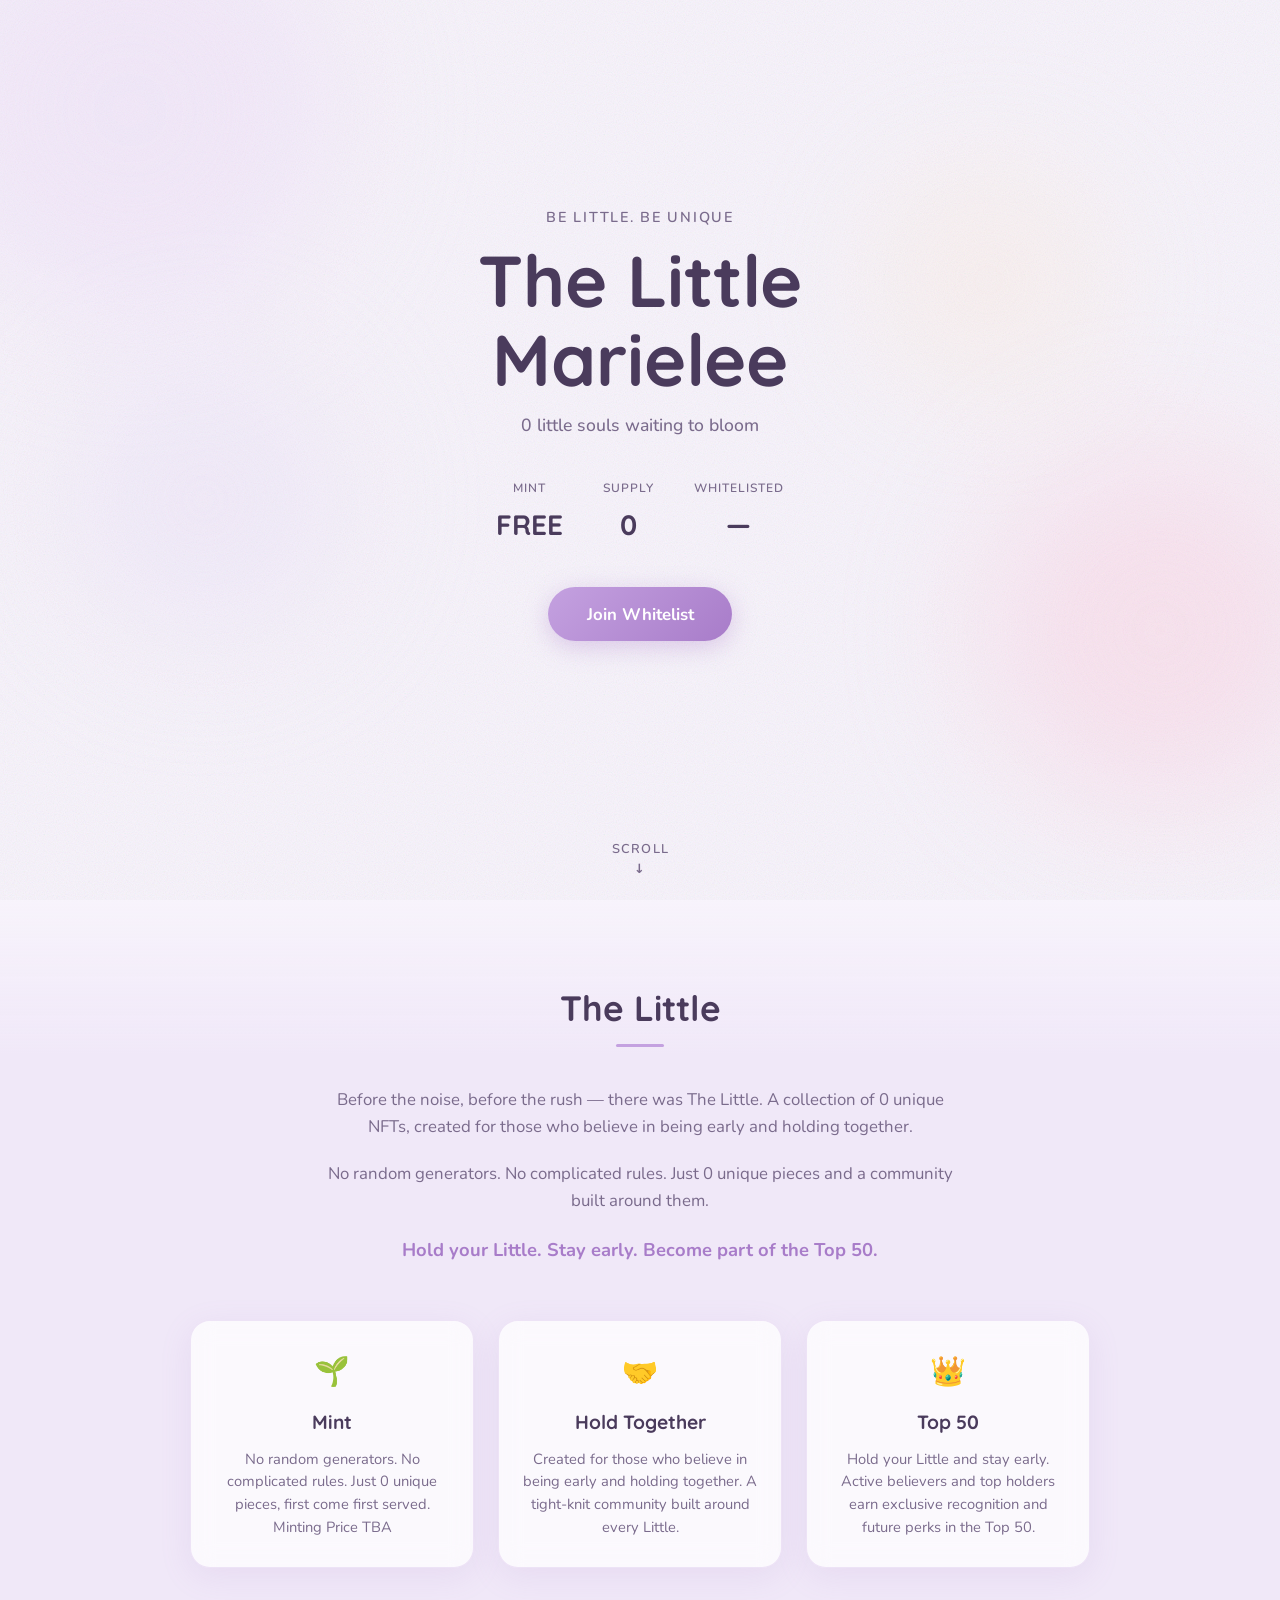
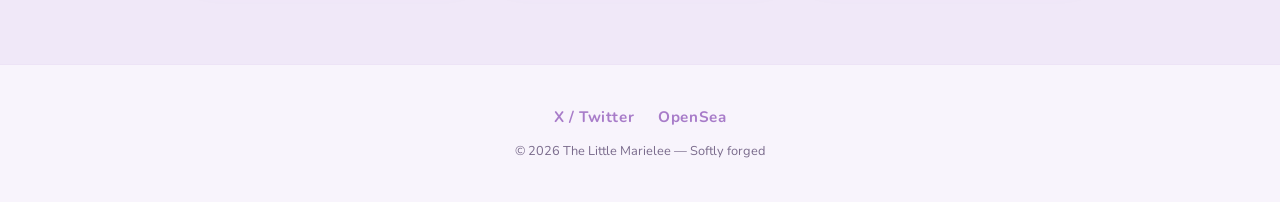
==== commit ae321af2: "Menganti nilai defult pada jumlah supply dll menjadi 0, dan merubah card" ====
--- a/index.html
+++ b/index.html
@@ -4,17 +4,17 @@
   <meta charset="UTF-8" />
   <meta name="viewport" content="width=device-width, initial-scale=1.0" />
   <title>The Little Marielee — Soft Whitelist</title>
-  <meta name="description" content="The Little Marielee — A collection of 2,222 unique NFTs. Free mint. Join the pack." />
+  <meta name="description" content="The Little Marielee — A collection of 0 unique NFTs. Free mint. Join the pack." />
   <meta name="theme-color" content="#f8f4fc" />
 
   <!-- Open Graph -->
   <meta property="og:title" content="The Little Marielee" />
-  <meta property="og:description" content="A collection of 2,222 unique NFTs, created for those who believe in being early and holding together. Free mint." />
+  <meta property="og:description" content="A collection of 0 unique NFTs, created for those who believe in being early and holding together. Free mint." />
   <meta property="og:type" content="website" />
   <meta property="og:image" content="assets/logo.png?v=2" />
   <meta name="twitter:card" content="summary_large_image" />
   <meta name="twitter:title" content="The Little Marielee" />
-  <meta name="twitter:description" content="A collection of 2,222 unique NFTs, created for those who believe in being early and holding together. Free mint." />
+  <meta name="twitter:description" content="A collection of 0 unique NFTs, created for those who believe in being early and holding together. Free mint." />
   <meta name="twitter:image" content="assets/logo.png?v=2" />
 
   <link rel="icon" type="image/png" href="assets/favicon.png?v=2" />
@@ -41,7 +41,7 @@
       <!-- <p class="hero-tagline reveal-item" style="--d:.05s">Softly forged in quiet gardens</p> -->
       <p class="hero-tagline reveal-item" style="--d:.05s">BE LITTLE. BE UNIQUE</p>
       <h1 class="hero-title reveal-item" style="--d:.15s">The Little<br>Marielee</h1>
-      <p class="hero-subtitle reveal-item" style="--d:.25s"><span id="hero-supply">2,222</span> little souls waiting to bloom</p>
+      <p class="hero-subtitle reveal-item" style="--d:.25s"><span id="hero-supply">0</span> little souls waiting to bloom</p>
 
       <div class="stats reveal-item" style="--d:.35s">
         <div class="stat">
@@ -50,7 +50,7 @@
         </div>
         <div class="stat">
           <span class="stat-label">Supply</span>
-          <span class="stat-value" id="stat-supply">2,222</span>
+          <span class="stat-value" id="stat-supply">0</span>
         </div>
         <div class="stat">
           <span class="stat-label">Whitelisted</span>
@@ -89,10 +89,10 @@
 
       <div class="about-text reveal" data-reveal style="--d:.15s">
         <p>
-          Before the noise, before the rush — there was The Little. A collection of 2,222 unique NFTs, created for those who believe in being early and holding together.
+          Before the noise, before the rush — there was The Little. A collection of <span class="article-supply">0</span> unique NFTs, created for those who believe in being early and holding together.
         </p>
         <p>
-          No random generators. No complicated rules. Just 2,222 unique pieces and a community built around them.
+          No random generators. No complicated rules. Just <span class="article-supply">0</span> unique pieces and a community built around them.
         </p>
         <p class="about-highlight">
           Hold your Little. Stay early. Become part of the Top 50.
@@ -103,7 +103,7 @@
         <div class="card reveal" data-reveal style="--d:0s">
           <div class="card-icon">🌱</div>
           <h3>Mint</h3>
-          <p>No random generators. No complicated rules. Just <span id="about-supply">2,222</span> unique pieces, first come first served. Free mint.</p>
+          <p>No random generators. No complicated rules. Just <span id="about-supply" class="article-supply">0</span> unique pieces, first come first served. Minting Price TBA</p>
         </div>
         <div class="card reveal" data-reveal style="--d:.1s">
           <div class="card-icon">🤝</div>
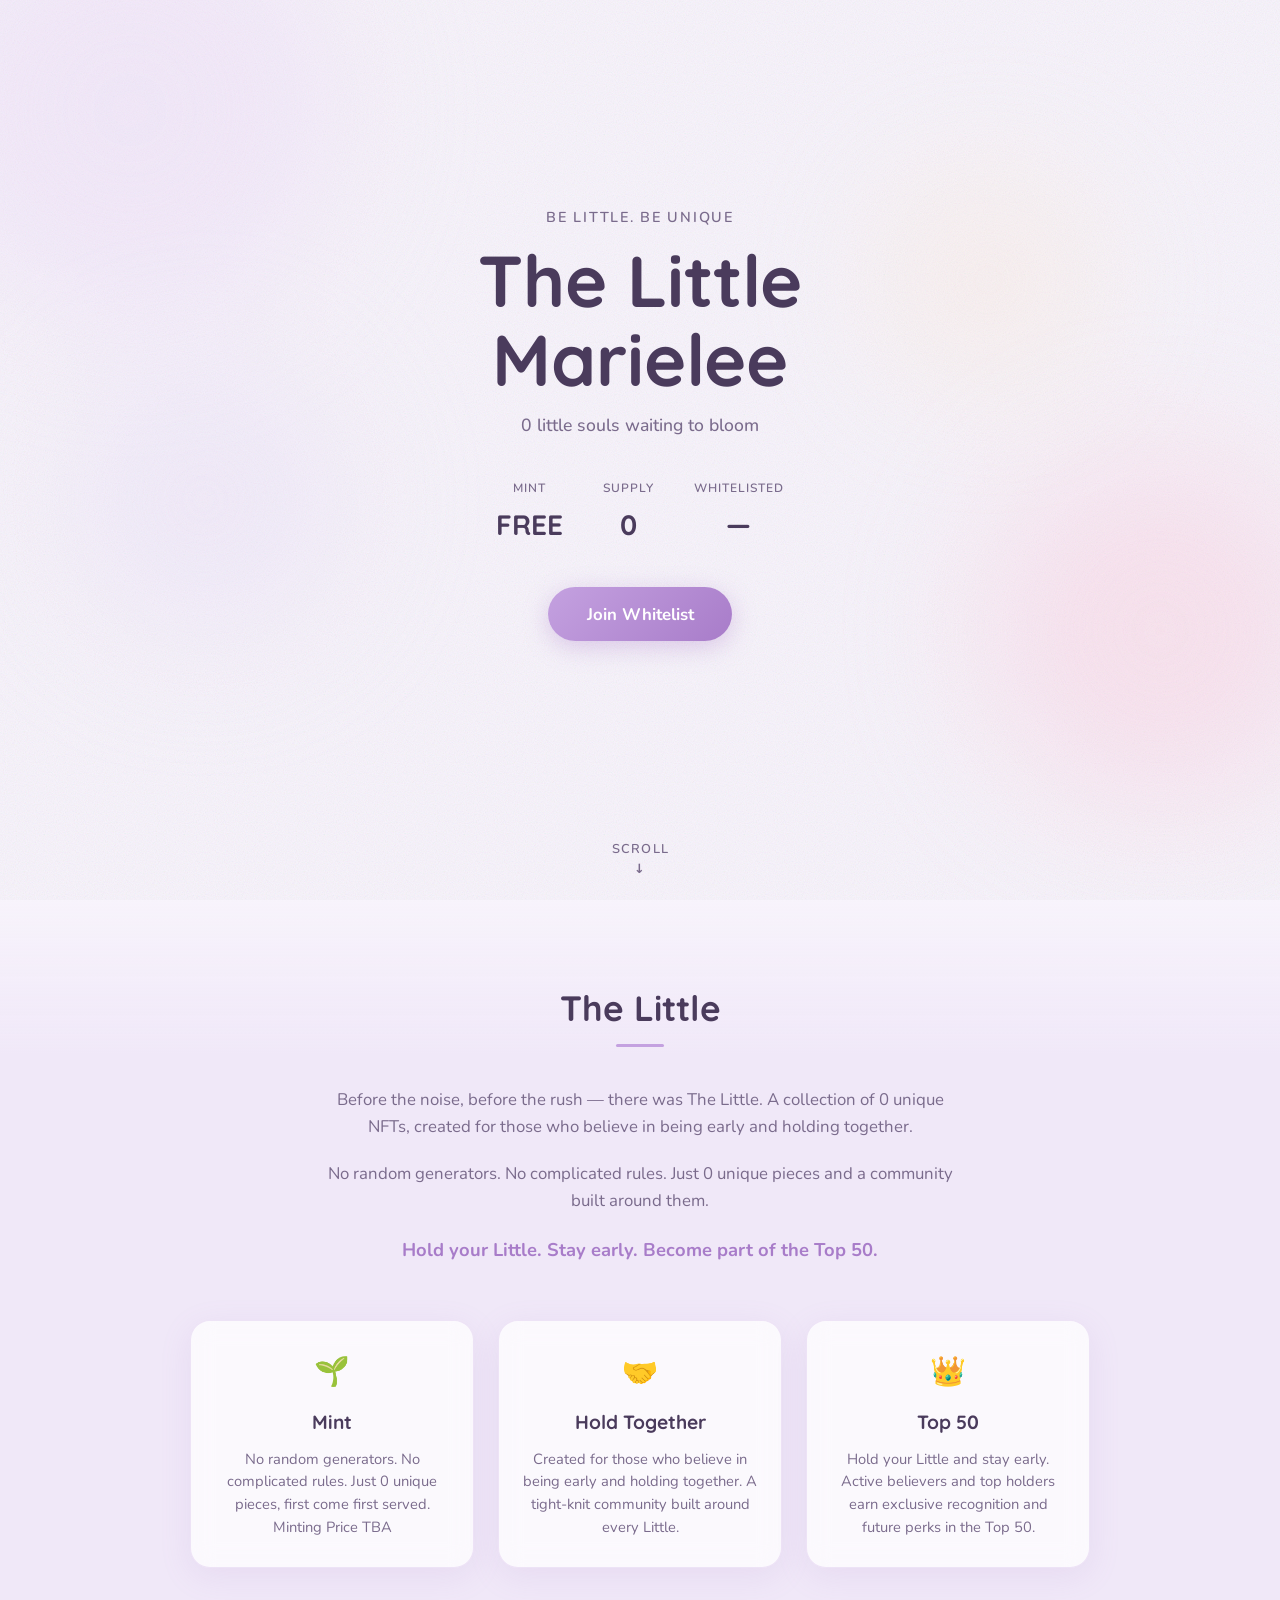
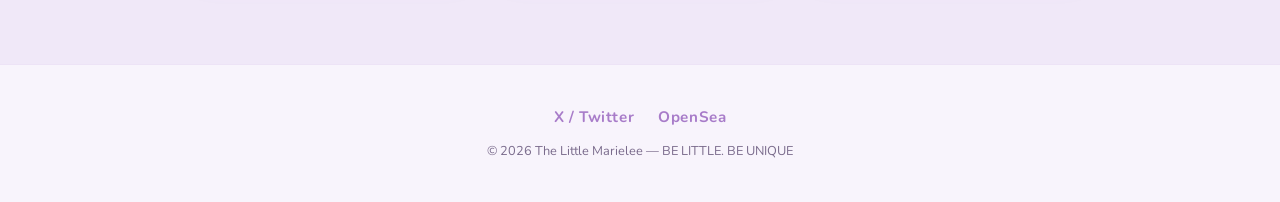
==== commit ffa4d748: "Merubah teks pada footer" ====
--- a/index.html
+++ b/index.html
@@ -127,7 +127,7 @@
       <a href="#" target="_blank" rel="noopener" class="footer-link" id="footer-discord" hidden>Discord</a>
       <a href="#" target="_blank" rel="noopener" class="footer-link" id="footer-telegram" hidden>Telegram</a>
     </div>
-    <p class="footer-copy">© 2026 The Little Marielee — Softly forged</p>
+    <p class="footer-copy">© 2026 The Little Marielee — BE LITTLE. BE UNIQUE</p>
   </footer>
 
   <!-- ===== TOAST ===== -->
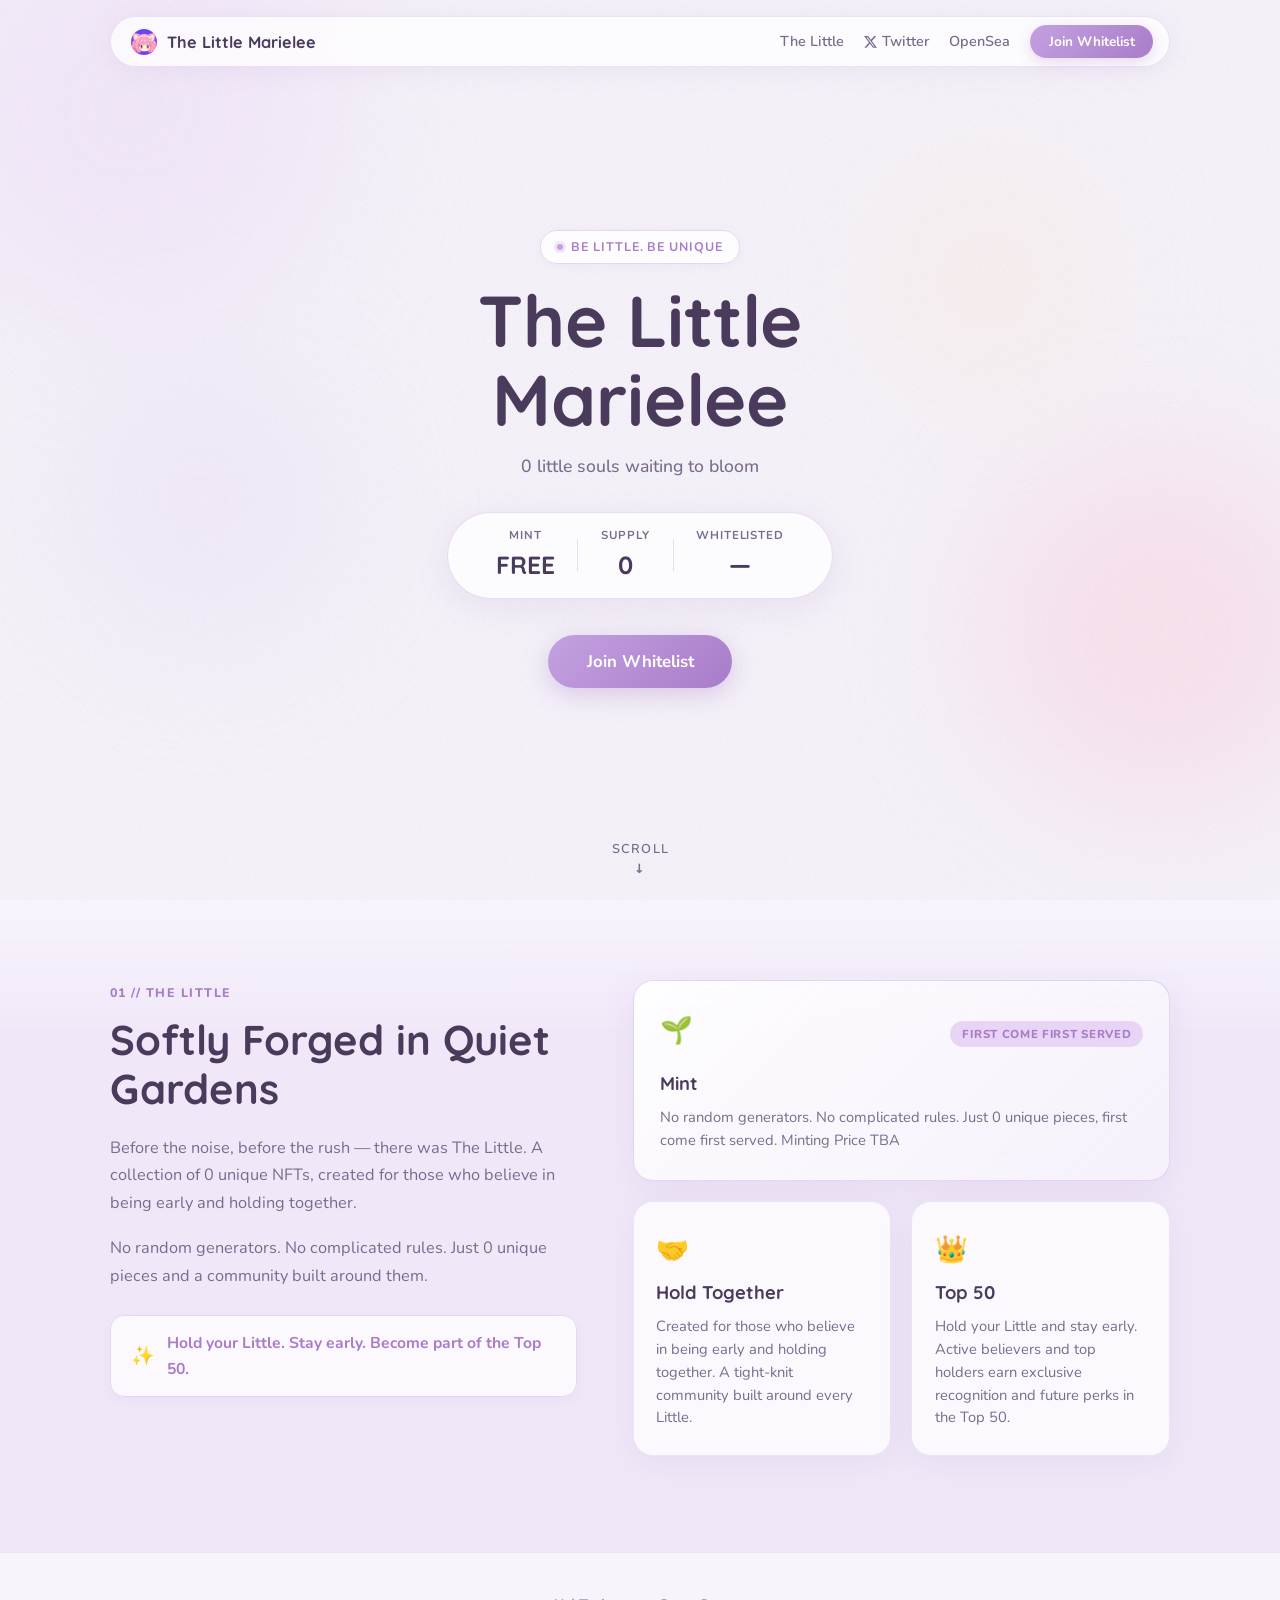
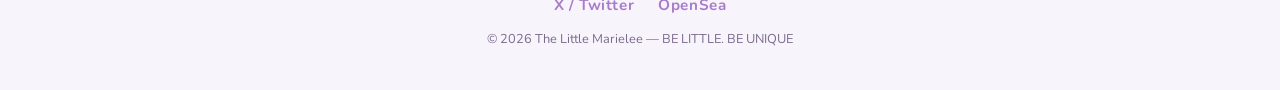
==== commit d6498875: "Update all code" ====
--- a/index.html
+++ b/index.html
@@ -35,24 +35,48 @@
     <div class="grain"></div>
   </div>
 
+  <!-- ===== NAVBAR ===== -->
+  <nav class="navbar" id="navbar">
+    <div class="nav-container">
+      <a href="#" class="nav-brand">
+        <img src="assets/favicon.png?v=2" alt="Logo" class="nav-logo" />
+        <span class="nav-brand-text">The Little Marielee</span>
+      </a>
+      <div class="nav-actions">
+        <a href="#about" class="nav-link">The Little</a>
+        <a href="https://x.com/MarieleeHQ" target="_blank" rel="noopener" class="nav-link nav-link-icon" id="nav-x" title="X / Twitter">
+          <svg viewBox="0 0 24 24" width="13" height="13" aria-hidden="true"><path fill="currentColor" d="M18.9 1.9h3.7l-8 9.2 9.5 12.5h-7.4l-5.8-7.6-6.6 7.6H.6l8.6-9.9L0 1.9h7.6l5.2 7 6.1-7Zm-1.3 19.5h2L6.5 4h-2.1l13.2 17.4Z"/></svg>
+          <span>Twitter</span>
+        </a>
+        <a href="https://opensea.io/collection/thelittlemarielee/overview" target="_blank" rel="noopener" class="nav-link" id="nav-opensea">OpenSea</a>
+        <button type="button" class="btn-nav" id="btn-nav-join">Join Whitelist</button>
+      </div>
+    </div>
+  </nav>
+
   <!-- ===== HERO ===== -->
   <header class="hero">
     <div class="hero-content">
-      <!-- <p class="hero-tagline reveal-item" style="--d:.05s">Softly forged in quiet gardens</p> -->
-      <p class="hero-tagline reveal-item" style="--d:.05s">BE LITTLE. BE UNIQUE</p>
+      <div class="hero-badge reveal-item" style="--d:.05s">
+        <span class="badge-dot"></span>
+        <span>BE LITTLE. BE UNIQUE</span>
+      </div>
       <h1 class="hero-title reveal-item" style="--d:.15s">The Little<br>Marielee</h1>
       <p class="hero-subtitle reveal-item" style="--d:.25s"><span id="hero-supply">0</span> little souls waiting to bloom</p>
 
-      <div class="stats reveal-item" style="--d:.35s">
-        <div class="stat">
+      <!-- Minimal Frosted Capsule Dock for Stats -->
+      <div class="stats-dock reveal-item" style="--d:.35s">
+        <div class="stat-item">
           <span class="stat-label">Mint</span>
           <span class="stat-value">FREE</span>
         </div>
-        <div class="stat">
+        <div class="stat-divider" aria-hidden="true"></div>
+        <div class="stat-item">
           <span class="stat-label">Supply</span>
           <span class="stat-value" id="stat-supply">0</span>
         </div>
-        <div class="stat">
+        <div class="stat-divider" aria-hidden="true"></div>
+        <div class="stat-item">
           <span class="stat-label">Whitelisted</span>
           <span class="stat-value" id="whitelist-count" aria-live="polite">
             <span class="count-skeleton"></span>
@@ -84,36 +108,48 @@
   <!-- ===== ABOUT ===== -->
   <section class="about" id="about">
     <div class="container">
-      <h2 class="section-title reveal" data-reveal>The Little</h2>
-      <div class="section-line reveal" data-reveal style="--d:.1s"></div>
-
-      <div class="about-text reveal" data-reveal style="--d:.15s">
-        <p>
-          Before the noise, before the rush — there was The Little. A collection of <span class="article-supply">0</span> unique NFTs, created for those who believe in being early and holding together.
-        </p>
-        <p>
-          No random generators. No complicated rules. Just <span class="article-supply">0</span> unique pieces and a community built around them.
-        </p>
-        <p class="about-highlight">
-          Hold your Little. Stay early. Become part of the Top 50.
-        </p>
-      </div>
-
-      <div class="cards">
-        <div class="card reveal" data-reveal style="--d:0s">
-          <div class="card-icon">🌱</div>
-          <h3>Mint</h3>
-          <p>No random generators. No complicated rules. Just <span id="about-supply" class="article-supply">0</span> unique pieces, first come first served. Minting Price TBA</p>
-        </div>
-        <div class="card reveal" data-reveal style="--d:.1s">
-          <div class="card-icon">🤝</div>
-          <h3>Hold Together</h3>
-          <p>Created for those who believe in being early and holding together. A tight-knit community built around every Little.</p>
-        </div>
-        <div class="card reveal" data-reveal style="--d:.2s">
-          <div class="card-icon">👑</div>
-          <h3>Top 50</h3>
-          <p>Hold your Little and stay early. Active believers and top holders earn exclusive recognition and future perks in the Top 50.</p>
+      <div class="about-grid">
+        <!-- Left Column: Story & Lore -->
+        <div class="about-editorial reveal" data-reveal style="--d:.1s">
+          <span class="section-kicker">01 // THE LITTLE</span>
+          <h2 class="about-heading">Softly Forged in Quiet Gardens</h2>
+          <div class="about-text">
+            <p>
+              Before the noise, before the rush — there was The Little. A collection of <span class="article-supply">0</span> unique NFTs, created for those who believe in being early and holding together.
+            </p>
+            <p>
+              No random generators. No complicated rules. Just <span class="article-supply">0</span> unique pieces and a community built around them.
+            </p>
+            <div class="about-highlight-box">
+              <span class="highlight-star">✨</span>
+              <p class="about-highlight">Hold your Little. Stay early. Become part of the Top 50.</p>
+            </div>
+          </div>
+        </div>
+
+        <!-- Right Column: Asymmetric Cards -->
+        <div class="about-cards-wrap">
+          <div class="card card-featured reveal" data-reveal style="--d:.15s">
+            <div class="card-header">
+              <div class="card-icon">🌱</div>
+              <span class="card-tag">First Come First Served</span>
+            </div>
+            <h3>Mint</h3>
+            <p>No random generators. No complicated rules. Just <span id="about-supply" class="article-supply">0</span> unique pieces, first come first served. Minting Price TBA</p>
+          </div>
+
+          <div class="cards-sub-grid">
+            <div class="card reveal" data-reveal style="--d:.25s">
+              <div class="card-icon">🤝</div>
+              <h3>Hold Together</h3>
+              <p>Created for those who believe in being early and holding together. A tight-knit community built around every Little.</p>
+            </div>
+            <div class="card card-accent reveal" data-reveal style="--d:.35s">
+              <div class="card-icon">👑</div>
+              <h3>Top 50</h3>
+              <p>Hold your Little and stay early. Active believers and top holders earn exclusive recognition and future perks in the Top 50.</p>
+            </div>
+          </div>
         </div>
       </div>
     </div>
--- a/css/style.css
+++ b/css/style.css
@@ -5,6 +5,7 @@
   box-sizing: border-box;
   margin: 0;
   padding: 0;
+  -webkit-tap-highlight-color: transparent;
 }
 
 :root {
@@ -198,13 +199,67 @@
   50% { transform: rotate(6deg); }
 }
 
+/* ===== FLOATING NAVBAR ===== */
+.navbar {
+  position: fixed;
+  top: 1rem;
+  left: 0;
+  right: 0;
+  z-index: 100;
+  padding: 0 1.25rem;
+  pointer-events: none;
+}
+
+.nav-container {
+  max-width: 1060px;
+  margin: 0 auto;
+  display: flex;
+  align-items: center;
+  justify-content: space-between;
+  background: rgba(255, 255, 255, 0.75);
+  backdrop-filter: blur(14px);
+  -webkit-backdrop-filter: blur(14px);
+  border: 1px solid rgba(196, 161, 224, 0.3);
+  border-radius: 999px;
+  padding: 0.5rem 1rem 0.5rem 1.25rem;
+  box-shadow: 0 4px 24px rgba(168, 124, 201, 0.1);
+  pointer-events: auto;
+}
+
+.nav-brand {
+  display: flex;
+  align-items: center;
+  gap: 0.6rem;
+  text-decoration: none;
+  color: var(--text);
+  font-family: var(--font-display);
+  font-weight: 700;
+  font-size: 1.02rem;
+}
+
+.nav-logo {
+  width: 26px;
+  height: 26px;
+  border-radius: 50%;
+  display: block;
+}
+
+.nav-actions {
+  display: flex;
+  align-items: center;
+  gap: 1.25rem;
+}
+
 .nav-link {
   color: var(--text-soft);
   text-decoration: none;
   font-weight: 600;
-  font-size: 0.95rem;
+  font-size: 0.9rem;
   transition: color 0.2s;
   position: relative;
+  display: inline-flex;
+  align-items: center;
+  gap: 0.35rem;
 }
 
 .nav-link::after {
@@ -227,6 +282,25 @@
   right: 0;
 }
 
+.btn-nav {
+  background: linear-gradient(135deg, var(--primary), var(--primary-dark));
+  color: var(--white);
+  border: none;
+  padding: 0.45rem 1.15rem;
+  font-size: 0.85rem;
+  font-weight: 700;
+  font-family: var(--font);
+  border-radius: 999px;
+  cursor: pointer;
+  box-shadow: 0 4px 14px rgba(168, 124, 201, 0.28);
+  transition: transform 0.2s var(--ease), box-shadow 0.2s var(--ease);
+}
+
+.btn-nav:hover {
+  transform: translateY(-1px);
+  box-shadow: 0 6px 18px rgba(168, 124, 201, 0.38);
+}
+
 /* ===== HERO ===== */
 .hero {
   position: relative;
@@ -235,6 +309,7 @@
   display: flex;
   flex-direction: column;
   justify-content: space-between;
+  padding-top: 4.5rem;
   z-index: 1;
 }
 
@@ -245,7 +320,32 @@
   align-items: center;
   justify-content: center;
   text-align: center;
-  padding: 1.5rem 1.5rem 1rem;
+  padding: 2rem 1.5rem 1.5rem;
+}
+
+.hero-badge {
+  display: inline-flex;
+  align-items: center;
+  gap: 0.5rem;
+  background: rgba(255, 255, 255, 0.85);
+  border: 1px solid var(--primary-light);
+  padding: 0.35rem 0.95rem;
+  border-radius: 999px;
+  font-size: 0.78rem;
+  font-weight: 700;
+  letter-spacing: 0.08em;
+  text-transform: uppercase;
+  color: var(--primary-dark);
+  margin-bottom: 1.1rem;
+  box-shadow: 0 2px 10px rgba(168, 124, 201, 0.08);
+}
+
+.badge-dot {
+  width: 6px;
+  height: 6px;
+  border-radius: 50%;
+  background: var(--primary);
+  box-shadow: 0 0 0 3px rgba(196, 161, 224, 0.25);
 }
 
 .hero-tagline {
@@ -269,40 +369,55 @@
 .hero-subtitle {
   font-size: 1.1rem;
   color: var(--text-soft);
-  margin-bottom: 2.5rem;
+  margin-bottom: 2rem;
   font-weight: 500;
 }
 
-/* Stats */
-.stats {
-  display: flex;
-  gap: 2.5rem;
-  margin-bottom: 2.5rem;
-  flex-wrap: wrap;
+/* Minimalist Frosted Capsule Dock for Stats */
+.stats-dock {
+  display: inline-flex;
+  align-items: center;
   justify-content: center;
-}
-
-.stat {
+  background: rgba(255, 255, 255, 0.75);
+  backdrop-filter: blur(14px);
+  -webkit-backdrop-filter: blur(14px);
+  border: 1px solid rgba(196, 161, 224, 0.35);
+  border-radius: 999px;
+  padding: 0.65rem 1.6rem;
+  box-shadow: 0 8px 32px rgba(168, 124, 201, 0.14);
+  margin-bottom: 2.25rem;
+  max-width: 100%;
+}
+
+.stat-item {
   display: flex;
   flex-direction: column;
   align-items: center;
-  gap: 0.25rem;
+  padding: 0.2rem 1.4rem;
+  min-width: 88px;
+}
+
+.stat-divider {
+  width: 1px;
+  height: 32px;
+  background: rgba(196, 161, 224, 0.35);
+  flex-shrink: 0;
 }
 
 .stat-label {
-  font-size: 0.75rem;
+  font-size: 0.72rem;
   letter-spacing: 0.08em;
   text-transform: uppercase;
   color: var(--text-soft);
-  font-weight: 600;
+  font-weight: 700;
 }
 
 .stat-value {
   font-family: var(--font-display);
-  font-size: 1.75rem;
+  font-size: 1.55rem;
   font-weight: 700;
   color: var(--text);
-  min-height: 1.6em;
+  min-height: 1.4em;
   display: flex;
   align-items: center;
   justify-content: center;
@@ -333,6 +448,27 @@
 }
 
 /* Buttons */
+button,
+.btn-primary,
+.btn-nav,
+.btn-modal,
+.btn-back,
+.btn-task,
+.btn-ghost {
+  -webkit-tap-highlight-color: transparent;
+  -webkit-touch-callout: none;
+  -webkit-user-select: none;
+  user-select: none;
+  outline: none;
+}
+
+button:focus:not(:focus-visible),
+.btn-primary:focus:not(:focus-visible),
+.btn-nav:focus:not(:focus-visible),
+.btn-modal:focus:not(:focus-visible) {
+  outline: none;
+}
+
 .btn-primary {
   background: linear-gradient(135deg, var(--primary), var(--primary-dark));
   color: var(--white);
@@ -347,6 +483,18 @@
   transition: transform 0.2s var(--ease), box-shadow 0.2s var(--ease);
   position: relative;
   overflow: hidden;
+  -webkit-tap-highlight-color: transparent;
+  -webkit-touch-callout: none;
+  -webkit-user-select: none;
+  user-select: none;
+}
+
+.btn-primary span,
+.btn-nav span,
+.btn-modal span {
+  pointer-events: none;
+  -webkit-user-select: none;
+  user-select: none;
 }
 
 .btn-primary::before {
@@ -496,72 +644,139 @@
 }
 
 .container {
-  max-width: 900px;
+  max-width: 1060px;
   margin: 0 auto;
 }
 
-.section-title {
+/* About 2-Column Split Grid */
+.about-grid {
+  display: grid;
+  grid-template-columns: 1fr 1.15fr;
+  gap: 3.5rem;
+  align-items: start;
+}
+
+.about-editorial {
+  text-align: left;
+}
+
+.section-kicker {
+  display: inline-block;
+  font-size: 0.78rem;
+  font-weight: 800;
+  letter-spacing: 0.12em;
+  color: var(--primary-dark);
+  margin-bottom: 0.75rem;
+  text-transform: uppercase;
+}
+
+.about-heading {
   font-family: var(--font-display);
-  font-size: 2.2rem;
-  font-weight: 700;
-  text-align: center;
+  font-size: clamp(2rem, 3.8vw, 2.6rem);
+  font-weight: 700;
   color: var(--text);
-  margin-bottom: 0.5rem;
-}
-
-.section-line {
-  width: 48px;
-  height: 3px;
-  background: var(--primary);
-  border-radius: 999px;
-  margin: 0 auto 2.5rem;
-}
-
-.about-text {
-  text-align: center;
-  max-width: 640px;
-  margin: 0 auto 3.5rem;
-}
-
-.about-text p {
-  margin-bottom: 1.25rem;
+  line-height: 1.18;
+  margin-bottom: 1.35rem;
+}
+
+.about-editorial .about-text {
+  text-align: left;
+  max-width: none;
+  margin: 0;
+}
+
+.about-editorial .about-text p {
+  font-size: 1.02rem;
+  line-height: 1.7;
   color: var(--text-soft);
-  font-size: 1.05rem;
+  margin-bottom: 1.1rem;
+}
+
+.about-highlight-box {
+  display: flex;
+  align-items: center;
+  gap: 0.75rem;
+  background: rgba(255, 255, 255, 0.72);
+  backdrop-filter: blur(10px);
+  -webkit-backdrop-filter: blur(10px);
+  border: 1px solid var(--primary-light);
+  border-radius: var(--radius-sm);
+  padding: 0.85rem 1.25rem;
+  margin-top: 1.5rem;
+  box-shadow: 0 4px 16px rgba(168, 124, 201, 0.08);
+}
+
+.highlight-star {
+  font-size: 1.2rem;
+  line-height: 1;
+  flex-shrink: 0;
 }
 
 .about-highlight {
   font-weight: 700;
   color: var(--primary-dark) !important;
-  font-size: 1.15rem !important;
-}
-
-/* Cards */
-.cards {
-  display: grid;
-  grid-template-columns: repeat(auto-fit, minmax(240px, 1fr));
-  gap: 1.5rem;
+  font-size: 0.98rem !important;
+  margin-bottom: 0 !important;
+}
+
+/* Cards Wrap & Bento Structure */
+.about-cards-wrap {
+  display: flex;
+  flex-direction: column;
+  gap: 1.25rem;
 }
 
 .card {
   background: rgba(255, 255, 255, 0.75);
   backdrop-filter: blur(12px);
+  -webkit-backdrop-filter: blur(12px);
   border: 1px solid rgba(196, 161, 224, 0.25);
   border-radius: var(--radius);
-  padding: 1.75rem 1.5rem;
-  text-align: center;
+  padding: 1.6rem 1.4rem;
+  text-align: left;
   box-shadow: var(--shadow);
   transition: transform 0.3s var(--ease), box-shadow 0.3s var(--ease), border-color 0.3s;
 }
 
 .card:hover {
-  transform: translateY(-6px);
+  transform: translateY(-5px);
   box-shadow: 0 16px 40px rgba(168, 124, 201, 0.2);
   border-color: rgba(196, 161, 224, 0.5);
 }
 
+.card-featured {
+  padding: 1.75rem 1.6rem;
+  background: linear-gradient(135deg, rgba(255, 255, 255, 0.88), rgba(248, 244, 252, 0.7));
+  border-color: rgba(196, 161, 224, 0.4);
+}
+
+.card-header {
+  display: flex;
+  align-items: center;
+  justify-content: space-between;
+  margin-bottom: 0.6rem;
+}
+
+.card-tag {
+  font-size: 0.72rem;
+  font-weight: 800;
+  letter-spacing: 0.06em;
+  text-transform: uppercase;
+  background: var(--primary-light);
+  color: var(--primary-dark);
+  padding: 0.25rem 0.75rem;
+  border-radius: 999px;
+}
+
+.cards-sub-grid {
+  display: grid;
+  grid-template-columns: 1fr 1fr;
+  gap: 1.25rem;
+}
+
 .card-icon {
-  font-size: 1.8rem;
-  margin-bottom: 0.75rem;
+  font-size: 1.65rem;
+  margin-bottom: 0.5rem;
   display: inline-block;
   transition: transform 0.3s var(--ease);
 }
@@ -572,9 +787,9 @@
 
 .card h3 {
   font-family: var(--font-display);
-  font-size: 1.2rem;
-  font-weight: 700;
-  margin-bottom: 0.6rem;
+  font-size: 1.15rem;
+  font-weight: 700;
+  margin-bottom: 0.5rem;
   color: var(--text);
 }
 
@@ -1258,22 +1473,56 @@
 }
 
 /* ===== RESPONSIVE ===== */
+@media (max-width: 860px) {
+  .about-grid {
+    grid-template-columns: 1fr;
+    gap: 2.75rem;
+  }
+}
+
 @media (max-width: 600px) {
-  .nav {
-    padding: 0.85rem 1.25rem;
+  .navbar {
+    top: 0.6rem;
+    padding: 0 0.85rem;
+  }
+
+  .nav-container {
+    padding: 0.4rem 0.6rem 0.4rem 0.9rem;
+  }
+
+  .nav-brand-text {
+    font-size: 0.92rem;
+  }
+
+  .nav-actions {
+    gap: 0.75rem;
+  }
+
+  .nav-actions .nav-link {
+    display: none;
+  }
+
+  .btn-nav {
+    padding: 0.4rem 0.9rem;
+    font-size: 0.78rem;
+  }
+
+  .hero {
+    padding-top: 4rem;
   }
 
   .hero-content {
-    padding: 0.75rem 1.25rem 0.5rem;
-  }
-
-  .hero-tagline {
-    font-size: 0.8rem;
-    margin-bottom: 0.4rem;
+    padding: 1.5rem 1rem 0.75rem;
+  }
+
+  .hero-badge {
+    font-size: 0.72rem;
+    padding: 0.3rem 0.75rem;
+    margin-bottom: 0.85rem;
   }
 
   .hero-title {
-    font-size: clamp(2.3rem, 7.5vw, 3.2rem);
+    font-size: clamp(2.2rem, 7.5vw, 3.2rem);
     margin-bottom: 0.5rem;
     line-height: 1.12;
   }
@@ -1283,13 +1532,29 @@
     margin-bottom: 1.4rem;
   }
 
-  .stats {
-    gap: 1.35rem;
-    margin-bottom: 1.5rem;
+  .stats-dock {
+    padding: 0.5rem 0.6rem;
+    width: 100%;
+    max-width: 360px;
+    justify-content: space-around;
+    margin-bottom: 1.75rem;
+  }
+
+  .stat-item {
+    padding: 0.15rem 0.4rem;
+    min-width: 65px;
+  }
+
+  .stat-divider {
+    height: 26px;
   }
 
   .stat-value {
-    font-size: 1.4rem;
+    font-size: 1.25rem;
+  }
+
+  .stat-label {
+    font-size: 0.65rem;
   }
 
   .scroll-hint {
@@ -1301,7 +1566,7 @@
     padding: 3.5rem 1.25rem 4rem;
   }
 
-  .cards {
+  .cards-sub-grid {
     grid-template-columns: 1fr;
   }
 
@@ -1320,9 +1585,8 @@
     margin-bottom: 1rem;
   }
 
-  .stats {
+  .stats-dock {
     margin-bottom: 1.25rem;
-    gap: 1.1rem;
   }
 
   .scroll-hint {
@@ -1332,16 +1596,25 @@
 
 @media (max-width: 360px) {
   .hero-title {
-    font-size: 2.4rem;
-  }
-
-  .stats {
-    gap: 1rem;
+    font-size: 2.2rem;
+  }
+
+  .stats-dock {
+    padding: 0.4rem 0.3rem;
+  }
+
+  .stat-item {
+    min-width: 55px;
+    padding: 0.1rem 0.2rem;
+  }
+
+  .stat-value {
+    font-size: 1.1rem;
   }
 }
 
 @media (min-width: 1400px) {
   .container {
-    max-width: 1040px;
-  }
-}
+    max-width: 1100px;
+  }
+}
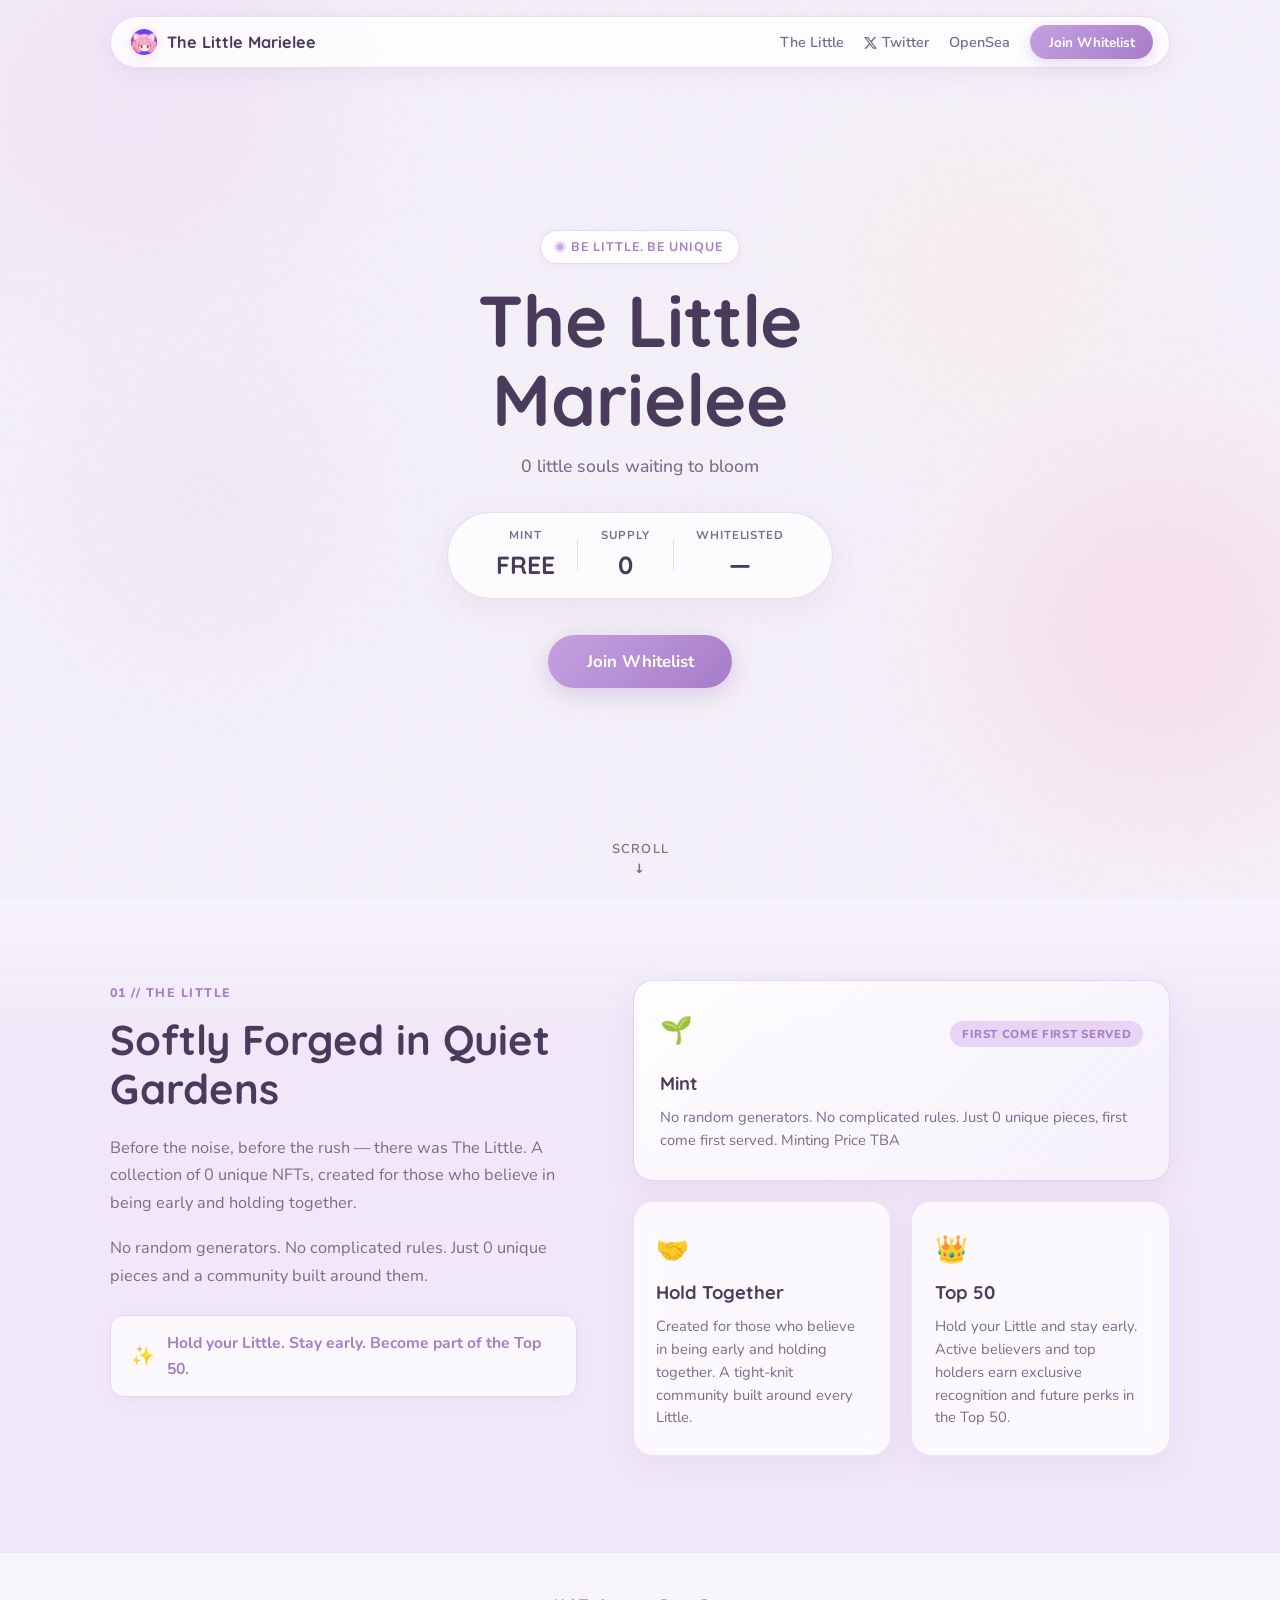
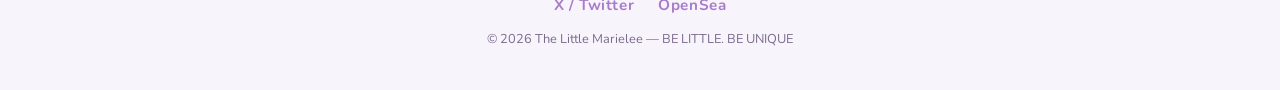
==== commit c26e127c: "feat: replace modal step icon with logo, enhance entrance animations, add blink effects" ====
--- a/index.html
+++ b/index.html
@@ -177,8 +177,10 @@
       <!-- Step 1: Tasks & Twitter Verification -->
       <div class="modal-step" id="step-1">
         <div class="modal-header">
-          <div class="step-icon">🌸</div>
-          <h3 id="modal-heading">Join the Soft Pack</h3>
+          <div class="step-icon step-icon-logo">
+            <img src="assets/favicon.png?v=2" alt="The Little Marielee Logo" class="step-icon-img" />
+          </div>
+          <h3 id="modal-heading">Join Whitelist</h3>
           <p>Complete the quick tasks below to verify your spot.</p>
         </div>
 
--- a/css/style.css
+++ b/css/style.css
@@ -208,6 +208,27 @@
   z-index: 100;
   padding: 0 1.25rem;
   pointer-events: none;
+  animation: navEntrance 0.85s cubic-bezier(0.16, 1, 0.3, 1) 0.05s both;
+}
+
+body.is-loading .navbar {
+  animation-play-state: paused;
+  opacity: 0;
+}
+
+@keyframes navEntrance {
+  0% {
+    opacity: 0;
+    transform: translateY(-26px) scale(0.98);
+  }
+  70% {
+    opacity: 1;
+    transform: translateY(2px) scale(1.004);
+  }
+  100% {
+    opacity: 1;
+    transform: translateY(0) scale(1);
+  }
 }
 
 .nav-container {
@@ -216,14 +237,20 @@
   display: flex;
   align-items: center;
   justify-content: space-between;
-  background: rgba(255, 255, 255, 0.75);
+  background: rgba(255, 255, 255, 0.78);
   backdrop-filter: blur(14px);
   -webkit-backdrop-filter: blur(14px);
-  border: 1px solid rgba(196, 161, 224, 0.3);
+  border: 1px solid rgba(196, 161, 224, 0.35);
   border-radius: 999px;
   padding: 0.5rem 1rem 0.5rem 1.25rem;
-  box-shadow: 0 4px 24px rgba(168, 124, 201, 0.1);
+  box-shadow: 0 4px 24px rgba(168, 124, 201, 0.12), 0 1px 2px rgba(0, 0, 0, 0.02);
   pointer-events: auto;
+  transition: border-color 0.3s var(--ease), box-shadow 0.3s var(--ease);
+}
+
+.nav-container:hover {
+  border-color: rgba(196, 161, 224, 0.55);
+  box-shadow: 0 6px 28px rgba(168, 124, 201, 0.18);
 }
 
 .nav-brand {
@@ -235,6 +262,7 @@
   font-family: var(--font-display);
   font-weight: 700;
   font-size: 1.02rem;
+  transition: transform 0.25s var(--ease);
 }
 
 .nav-logo {
@@ -242,6 +270,12 @@
   height: 26px;
   border-radius: 50%;
   display: block;
+  box-shadow: 0 2px 8px rgba(168, 124, 201, 0.2);
+  transition: transform 0.35s cubic-bezier(0.34, 1.56, 0.64, 1);
+}
+
+.nav-brand:hover .nav-logo {
+  transform: scale(1.18) rotate(8deg);
 }
 
 .nav-actions {
@@ -286,19 +320,23 @@
   background: linear-gradient(135deg, var(--primary), var(--primary-dark));
   color: var(--white);
   border: none;
-  padding: 0.45rem 1.15rem;
+  padding: 0.48rem 1.15rem;
   font-size: 0.85rem;
   font-weight: 700;
   font-family: var(--font);
   border-radius: 999px;
   cursor: pointer;
   box-shadow: 0 4px 14px rgba(168, 124, 201, 0.28);
-  transition: transform 0.2s var(--ease), box-shadow 0.2s var(--ease);
+  transition: transform 0.25s cubic-bezier(0.16, 1, 0.3, 1), box-shadow 0.25s var(--ease);
 }
 
 .btn-nav:hover {
-  transform: translateY(-1px);
-  box-shadow: 0 6px 18px rgba(168, 124, 201, 0.38);
+  transform: translateY(-1.5px) scale(1.02);
+  box-shadow: 0 6px 20px rgba(168, 124, 201, 0.4);
+}
+
+.btn-nav:active {
+  transform: translateY(0) scale(0.97);
 }
 
 /* ===== HERO ===== */
@@ -345,7 +383,21 @@
   height: 6px;
   border-radius: 50%;
   background: var(--primary);
-  box-shadow: 0 0 0 3px rgba(196, 161, 224, 0.25);
+  box-shadow: 0 0 0 3px rgba(196, 161, 224, 0.35);
+  animation: badgeDotBlink 1.5s ease-in-out infinite;
+}
+
+@keyframes badgeDotBlink {
+  0%, 100% {
+    opacity: 1;
+    transform: scale(1);
+    box-shadow: 0 0 0 3px rgba(196, 161, 224, 0.45), 0 0 8px rgba(168, 124, 201, 0.6);
+  }
+  50% {
+    opacity: 0.25;
+    transform: scale(0.8);
+    box-shadow: 0 0 0 1px rgba(196, 161, 224, 0.1), 0 0 0px transparent;
+  }
 }
 
 .hero-tagline {
@@ -871,19 +923,24 @@
 .modal-overlay {
   position: fixed;
   inset: 0;
-  background: rgba(74, 59, 92, 0.45);
-  backdrop-filter: blur(6px);
+  background: rgba(50, 36, 68, 0.48);
+  backdrop-filter: blur(8px);
+  -webkit-backdrop-filter: blur(8px);
   display: flex;
   align-items: center;
   justify-content: center;
   z-index: 100;
   padding: 1rem;
   opacity: 0;
-  transition: opacity 0.25s var(--ease);
+  visibility: hidden;
+  transition: opacity 0.28s cubic-bezier(0.16, 1, 0.3, 1),
+              visibility 0.28s cubic-bezier(0.16, 1, 0.3, 1),
+              backdrop-filter 0.28s cubic-bezier(0.16, 1, 0.3, 1);
 }
 
 .modal-overlay.is-open {
   opacity: 1;
+  visibility: visible;
 }
 
 .modal-overlay[hidden] {
@@ -899,10 +956,11 @@
   max-height: min(92vh, 720px);
   overflow-y: auto;
   position: relative;
-  box-shadow: var(--shadow-lg);
-  transform: translateY(24px) scale(0.96);
+  box-shadow: 0 24px 56px -12px rgba(74, 50, 95, 0.3), 0 0 0 1px rgba(196, 161, 224, 0.28);
+  transform: translateY(28px) scale(0.94);
   opacity: 0;
-  transition: transform 0.32s var(--ease), opacity 0.32s var(--ease);
+  transition: transform 0.38s cubic-bezier(0.16, 1, 0.3, 1),
+              opacity 0.28s cubic-bezier(0.16, 1, 0.3, 1);
   scrollbar-width: thin;
   scrollbar-color: var(--primary-light) transparent;
 }
@@ -929,26 +987,31 @@
   position: absolute;
   top: 1rem;
   right: 1rem;
-  background: none;
-  border: none;
-  font-size: 1.5rem;
+  background: rgba(240, 235, 248, 0.6);
+  border: 1px solid rgba(196, 161, 224, 0.25);
+  font-size: 1.35rem;
   color: var(--text-soft);
   cursor: pointer;
   line-height: 1;
-  padding: 0.25rem;
+  padding: 0;
   border-radius: 50%;
   width: 32px;
   height: 32px;
   display: flex;
   align-items: center;
   justify-content: center;
-  transition: background 0.2s, color 0.2s, transform 0.2s;
+  transition: background 0.25s var(--ease), color 0.25s var(--ease), transform 0.25s cubic-bezier(0.34, 1.56, 0.64, 1);
+  z-index: 5;
 }
 
 .modal-close:hover {
   color: var(--text);
-  background: var(--bg-soft);
-  transform: rotate(90deg);
+  background: var(--primary-light);
+  transform: rotate(90deg) scale(1.1);
+}
+
+.modal-close:active {
+  transform: rotate(90deg) scale(0.95);
 }
 
 /* Modal Steps & Header */
@@ -1096,12 +1159,12 @@
 /* Steps (Success & fallback) */
 .step {
   text-align: center;
-  animation: stepIn 0.32s var(--ease);
+  animation: stepIn 0.36s cubic-bezier(0.16, 1, 0.3, 1);
 }
 
 @keyframes stepIn {
-  from { opacity: 0; transform: translateX(10px); }
-  to { opacity: 1; transform: translateX(0); }
+  from { opacity: 0; transform: translateY(12px) scale(0.98); }
+  to { opacity: 1; transform: translateY(0) scale(1); }
 }
 
 .step[hidden] {
@@ -1109,31 +1172,141 @@
 }
 
 .step-icon {
-  width: 52px;
-  height: 52px;
+  width: 56px;
+  height: 56px;
   border-radius: 50%;
   background: var(--primary-light);
   color: var(--primary-dark);
   display: flex;
   align-items: center;
   justify-content: center;
-  font-size: 1.4rem;
+  font-size: 1.45rem;
   font-weight: 700;
   line-height: 1;
   text-align: center;
-  margin: 0 auto 0.75rem;
-  animation: iconPop 0.4s var(--ease);
-}
-
-@keyframes iconPop {
-  0% { transform: scale(0.6); opacity: 0; }
-  60% { transform: scale(1.08); opacity: 1; }
-  100% { transform: scale(1); }
+  margin: 0 auto 0.85rem;
+  border: 2px solid rgba(196, 161, 224, 0.4);
+  box-shadow: 0 4px 18px rgba(168, 124, 201, 0.22);
+  position: relative;
+  overflow: hidden;
+  transition: transform 0.3s cubic-bezier(0.34, 1.56, 0.64, 1), box-shadow 0.3s ease;
+}
+
+.step-icon.step-icon-logo {
+  padding: 0;
+  background: #7351ff;
+  border-color: rgba(196, 161, 224, 0.5);
+  box-shadow: 0 4px 18px rgba(115, 81, 255, 0.3), 0 0 0 4px rgba(235, 219, 245, 0.6);
+  cursor: pointer;
+}
+
+.step-icon.step-icon-logo:hover {
+  transform: none;
+  animation: logoBlink 0.75s ease-in-out infinite;
+  box-shadow: 0 4px 20px rgba(115, 81, 255, 0.4), 0 0 0 4px rgba(235, 219, 245, 0.7);
+}
+
+.step-icon.step-icon-logo:hover .step-icon-img {
+  animation: logoImgBlink 0.75s ease-in-out infinite;
+}
+
+@keyframes logoBlink {
+  0%, 100% {
+    opacity: 1;
+    box-shadow: 0 4px 18px rgba(115, 81, 255, 0.3), 0 0 0 4px rgba(235, 219, 245, 0.6);
+  }
+  50% {
+    opacity: 0.38;
+    box-shadow: 0 0 24px rgba(115, 81, 255, 0.55), 0 0 0 6px rgba(235, 219, 245, 0.85);
+  }
+}
+
+@keyframes logoImgBlink {
+  0%, 100% {
+    opacity: 1;
+    filter: brightness(1);
+  }
+  50% {
+    opacity: 0.4;
+    filter: brightness(1.2);
+  }
+}
+
+.step-icon-img {
+  width: 100%;
+  height: 100%;
+  object-fit: cover;
+  border-radius: 50%;
+  display: block;
 }
 
 .step-icon.success {
   background: var(--success-soft);
   color: var(--success);
+  border-color: rgba(59, 126, 92, 0.3);
+  box-shadow: 0 4px 18px rgba(59, 126, 92, 0.2);
+}
+
+/* Modal Open Staggered Elements */
+.modal-overlay.is-open .step-icon {
+  animation: iconPop 0.5s cubic-bezier(0.34, 1.56, 0.64, 1) 0.06s both;
+}
+
+.modal-overlay.is-open .modal-header h3 {
+  animation: modalCascade 0.38s cubic-bezier(0.16, 1, 0.3, 1) 0.1s both;
+}
+
+.modal-overlay.is-open .modal-header p {
+  animation: modalCascade 0.38s cubic-bezier(0.16, 1, 0.3, 1) 0.14s both;
+}
+
+.modal-overlay.is-open #task-card-follow {
+  animation: modalCascade 0.4s cubic-bezier(0.16, 1, 0.3, 1) 0.18s both;
+}
+
+.modal-overlay.is-open #task-card-post {
+  animation: modalCascade 0.4s cubic-bezier(0.16, 1, 0.3, 1) 0.24s both;
+}
+
+.modal-overlay.is-open #step-1 .form-group:nth-of-type(1) {
+  animation: modalCascade 0.4s cubic-bezier(0.16, 1, 0.3, 1) 0.28s both;
+}
+
+.modal-overlay.is-open #step-1 .form-group:nth-of-type(2) {
+  animation: modalCascade 0.4s cubic-bezier(0.16, 1, 0.3, 1) 0.32s both;
+}
+
+.modal-overlay.is-open #btn-next-step {
+  animation: modalCascade 0.4s cubic-bezier(0.16, 1, 0.3, 1) 0.36s both;
+}
+
+@keyframes iconPop {
+  0% {
+    transform: scale(0.35) rotate(-12deg);
+    opacity: 0;
+  }
+  65% {
+    transform: scale(1.12) rotate(4deg);
+    opacity: 1;
+  }
+  85% {
+    transform: scale(0.97) rotate(-1deg);
+  }
+  100% {
+    transform: scale(1) rotate(0deg);
+    opacity: 1;
+  }
+}
+
+@keyframes modalCascade {
+  0% {
+    opacity: 0;
+    transform: translateY(12px);
+  }
+  100% {
+    opacity: 1;
+    transform: translateY(0);
+  }
 }
 
 .step h3 {
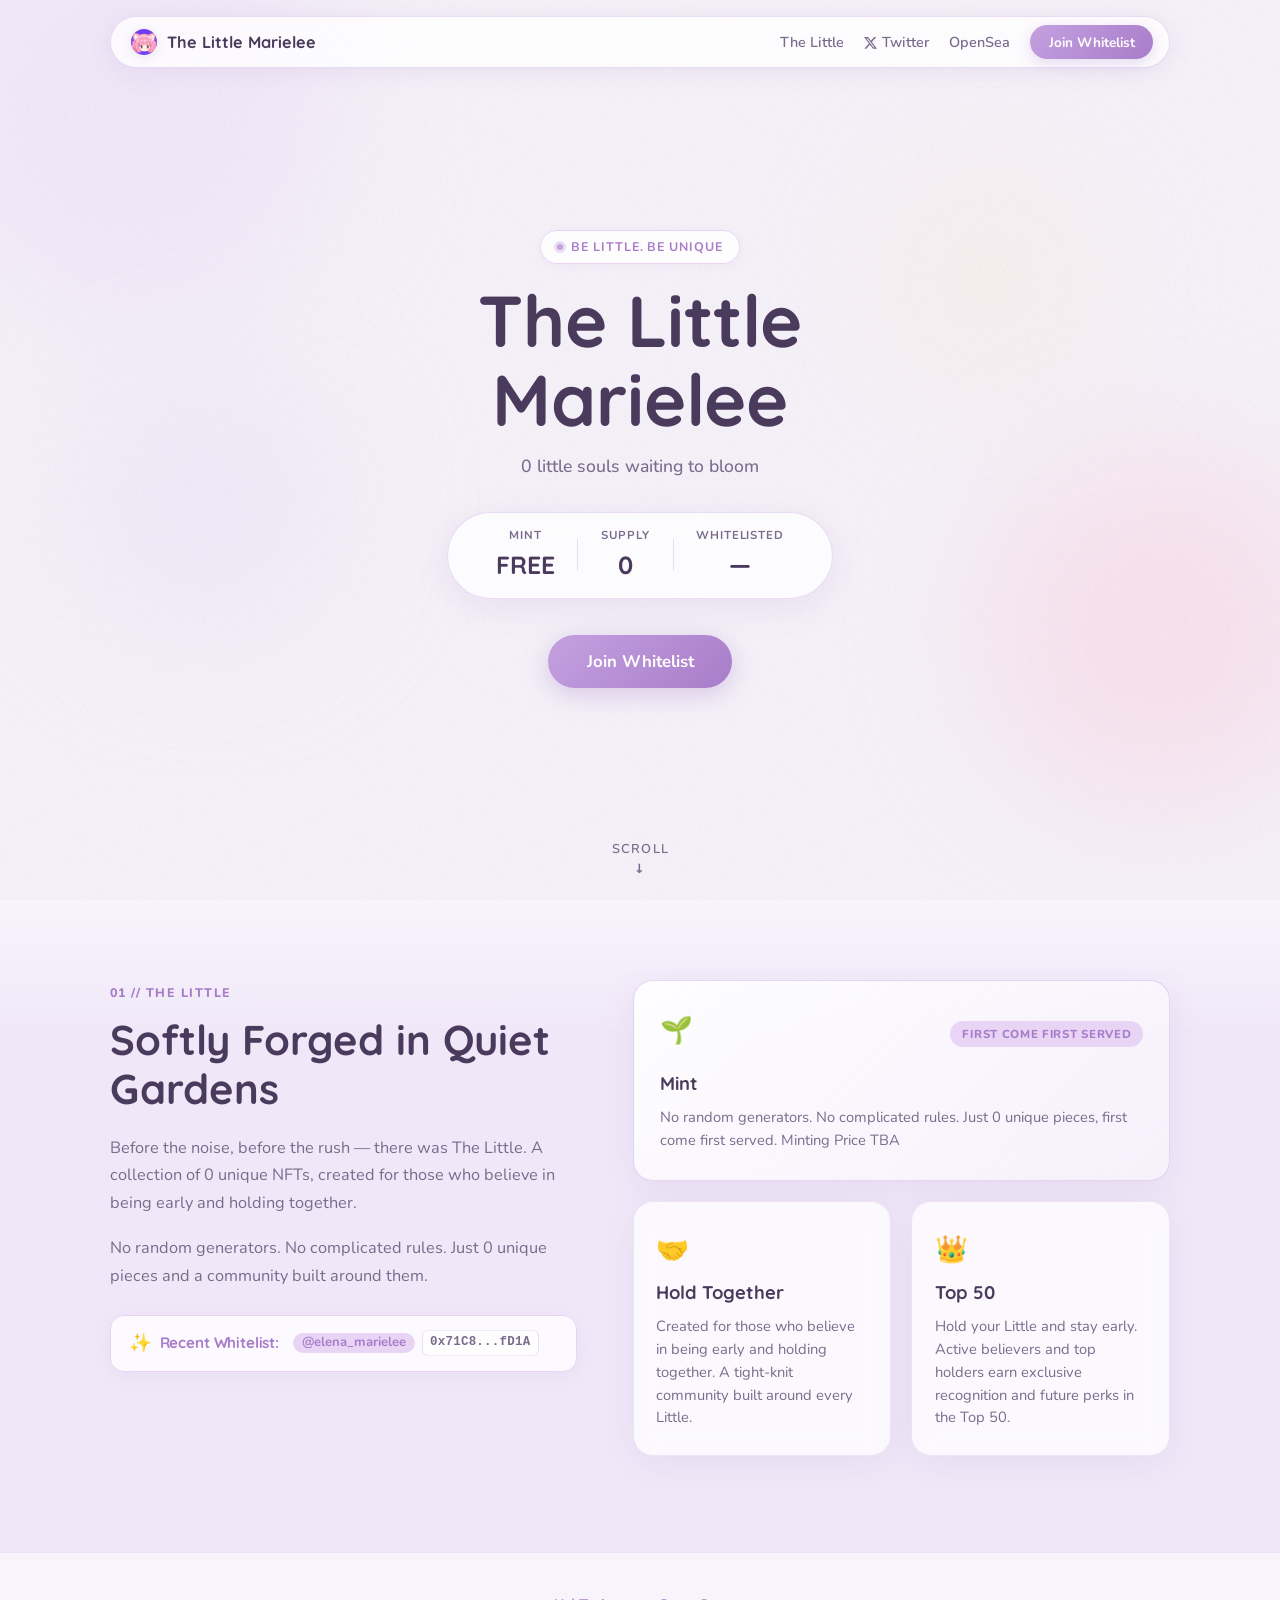
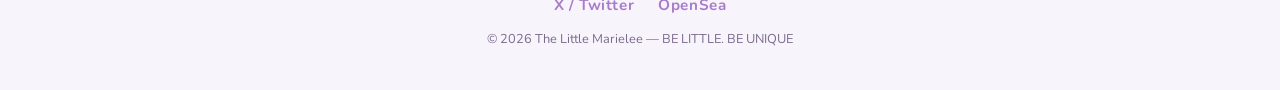
==== commit c2a43e1b: "feat: add vertical running whitelist ticker in about section, remove demo data files" ====
--- a/index.html
+++ b/index.html
@@ -4,7 +4,7 @@
   <meta charset="UTF-8" />
   <meta name="viewport" content="width=device-width, initial-scale=1.0" />
   <title>The Little Marielee — Soft Whitelist</title>
-  <meta name="description" content="The Little Marielee — A collection of 0 unique NFTs. Free mint. Join the pack." />
+  <meta name="description" content="The Little Marielee — A collection of 0 unique NFTs. Free mint. Join The Little Marielee." />
   <meta name="theme-color" content="#f8f4fc" />
 
   <!-- Open Graph -->
@@ -47,7 +47,7 @@
         <a href="https://x.com/MarieleeHQ" target="_blank" rel="noopener" class="nav-link nav-link-icon" id="nav-x" title="X / Twitter">
           <svg viewBox="0 0 24 24" width="13" height="13" aria-hidden="true"><path fill="currentColor" d="M18.9 1.9h3.7l-8 9.2 9.5 12.5h-7.4l-5.8-7.6-6.6 7.6H.6l8.6-9.9L0 1.9h7.6l5.2 7 6.1-7Zm-1.3 19.5h2L6.5 4h-2.1l13.2 17.4Z"/></svg>
           <span>Twitter</span>
-        </a>
+        </a>              
         <a href="https://opensea.io/collection/thelittlemarielee/overview" target="_blank" rel="noopener" class="nav-link" id="nav-opensea">OpenSea</a>
         <button type="button" class="btn-nav" id="btn-nav-join">Join Whitelist</button>
       </div>
@@ -90,7 +90,7 @@
 
       <div class="whitelist-status" id="whitelist-status" hidden>
         <span class="whitelist-status-dot" aria-hidden="true"></span>
-        <span>You are on the whitelist <span aria-hidden="true">✨</span> The soft pack awaits.</span>
+        <span>You are on the whitelist <span aria-hidden="true">✨</span> The Little Marielee awaits.</span>
       </div>
 
       <div class="whitelist-status is-full" id="whitelist-full-status" hidden>
@@ -120,9 +120,26 @@
             <p>
               No random generators. No complicated rules. Just <span class="article-supply">0</span> unique pieces and a community built around them.
             </p>
-            <div class="about-highlight-box">
-              <span class="highlight-star">✨</span>
-              <p class="about-highlight">Hold your Little. Stay early. Become part of the Top 50.</p>
+            <div class="about-highlight-box about-ticker-box">
+              <div class="ticker-label-wrap">
+                <span class="highlight-star">✨</span>
+                <span class="ticker-label">Recent Whitelist:</span>
+              </div>
+              <div class="ticker-vertical-window" id="ticker-window" aria-live="polite">
+                <div class="ticker-vertical-track" id="ticker-track">
+                  <div class="ticker-item"><span class="ticker-name">@elena_marielee</span><span class="ticker-wallet">0x71C8...fD1A</span></div>
+                  <div class="ticker-item"><span class="ticker-name">@kuro_inkchain</span><span class="ticker-wallet">0x3aE2...b742</span></div>
+                  <div class="ticker-item"><span class="ticker-name">@sakura_web3</span><span class="ticker-wallet">0x91F5...1a98</span></div>
+                  <div class="ticker-item"><span class="ticker-name">@zenith_little</span><span class="ticker-wallet">0xB823...28Db</span></div>
+                  <div class="ticker-item"><span class="ticker-name">@miko_hold</span><span class="ticker-wallet">0x42E5...0c9B</span></div>
+                  <!-- duplicate for seamless loop -->
+                  <div class="ticker-item" aria-hidden="true"><span class="ticker-name">@elena_marielee</span><span class="ticker-wallet">0x71C8...fD1A</span></div>
+                  <div class="ticker-item" aria-hidden="true"><span class="ticker-name">@kuro_inkchain</span><span class="ticker-wallet">0x3aE2...b742</span></div>
+                  <div class="ticker-item" aria-hidden="true"><span class="ticker-name">@sakura_web3</span><span class="ticker-wallet">0x91F5...1a98</span></div>
+                  <div class="ticker-item" aria-hidden="true"><span class="ticker-name">@zenith_little</span><span class="ticker-wallet">0xB823...28Db</span></div>
+                  <div class="ticker-item" aria-hidden="true"><span class="ticker-name">@miko_hold</span><span class="ticker-wallet">0x42E5...0c9B</span></div>
+                </div>
+              </div>
             </div>
           </div>
         </div>
@@ -236,7 +253,9 @@
       <!-- Step 2: Wallet Submission -->
       <div class="modal-step" id="step-2" hidden>
         <div class="modal-header">
-          <div class="step-icon">👜</div>
+          <div class="step-icon step-icon-logo">
+            <img src="assets/favicon.png?v=2" alt="The Little Marielee Logo" class="step-icon-img" />
+          </div>
           <h3>Submit Wallet</h3>
           <p class="submitting-as-desc">Submitting as <span id="submitting-as" class="submitting-as-tag">@yourusername</span></p>
         </div>
@@ -245,9 +264,9 @@
           <div class="form-group">
             <label for="input-wallet" class="form-label">Wallet Address</label>
             <div class="field field-simple">
-              <input type="text" id="input-wallet" placeholder="0x... or Solana wallet address" autocomplete="off" aria-describedby="err-wallet" required />
-            </div>
-            <p class="field-hint">Enter your EVM (0x...) or Solana wallet to receive the whitelist spot.</p>
+              <input type="text" id="input-wallet" placeholder="0x... (Ink Chain EVM)" autocomplete="off" aria-describedby="err-wallet" required />
+            </div>
+            <p class="field-hint">Enter your EVM wallet address (0x...) on Ink Chain to receive your whitelist spot.</p>
             <p class="field-error" id="err-wallet"></p>
           </div>
 
@@ -264,7 +283,7 @@
           <svg viewBox="0 0 24 24" width="26" height="26" aria-hidden="true"><path fill="none" stroke="currentColor" stroke-width="3" stroke-linecap="round" stroke-linejoin="round" d="M4 12.5l5 5L20 6.5" /></svg>
         </div>
         <h3>You're In!</h3>
-        <p id="success-msg">Welcome to the soft pack. Your Marielee awaits.</p>
+        <p id="success-msg">Welcome to The Little Marielee. Your Marielee awaits.</p>
         <button type="button" class="btn-modal" id="btn-done"><span>Done</span></button>
       </div>
     </div>
--- a/css/style.css
+++ b/css/style.css
@@ -747,28 +747,134 @@
 .about-highlight-box {
   display: flex;
   align-items: center;
-  gap: 0.75rem;
-  background: rgba(255, 255, 255, 0.72);
-  backdrop-filter: blur(10px);
-  -webkit-backdrop-filter: blur(10px);
-  border: 1px solid var(--primary-light);
+  gap: 0.85rem;
+  background: rgba(255, 255, 255, 0.78);
+  backdrop-filter: blur(12px);
+  -webkit-backdrop-filter: blur(12px);
+  border: 1.5px solid var(--primary-light);
   border-radius: var(--radius-sm);
-  padding: 0.85rem 1.25rem;
+  padding: 0.65rem 1.15rem;
   margin-top: 1.5rem;
-  box-shadow: 0 4px 16px rgba(168, 124, 201, 0.08);
+  box-shadow: 0 4px 18px rgba(168, 124, 201, 0.1);
+  position: relative;
+  overflow: hidden;
+  transition: border-color 0.25s var(--ease), box-shadow 0.25s var(--ease);
+}
+
+.about-highlight-box:hover {
+  border-color: rgba(196, 161, 224, 0.6);
+  box-shadow: 0 6px 22px rgba(168, 124, 201, 0.16);
+}
+
+.ticker-label-wrap {
+  display: flex;
+  align-items: center;
+  gap: 0.45rem;
+  flex-shrink: 0;
 }
 
 .highlight-star {
-  font-size: 1.2rem;
+  font-size: 1.15rem;
   line-height: 1;
   flex-shrink: 0;
-}
-
-.about-highlight {
-  font-weight: 700;
-  color: var(--primary-dark) !important;
-  font-size: 0.98rem !important;
-  margin-bottom: 0 !important;
+  display: inline-block;
+  animation: starTwinkle 2.5s ease-in-out infinite;
+}
+
+@keyframes starTwinkle {
+  0%, 100% {
+    transform: scale(1) rotate(0deg);
+    opacity: 1;
+  }
+  50% {
+    transform: scale(1.15) rotate(10deg);
+    opacity: 0.75;
+  }
+}
+
+.ticker-label {
+  font-family: var(--font-display);
+  font-weight: 800;
+  color: var(--primary-dark);
+  font-size: 0.95rem;
+  letter-spacing: -0.01em;
+  white-space: nowrap;
+}
+
+.ticker-vertical-window {
+  flex: 1;
+  min-width: 0;
+  height: 34px;
+  position: relative;
+  overflow: hidden;
+  mask-image: linear-gradient(to bottom, transparent 0%, black 22%, black 78%, transparent 100%);
+  -webkit-mask-image: linear-gradient(to bottom, transparent 0%, black 22%, black 78%, transparent 100%);
+}
+
+.ticker-vertical-track {
+  display: flex;
+  flex-direction: column;
+  animation: tickerScrollDown 12s linear infinite;
+  will-change: transform;
+}
+
+.about-highlight-box:hover .ticker-vertical-track {
+  animation-play-state: paused;
+}
+
+@keyframes tickerScrollDown {
+  0% {
+    transform: translateY(-50%);
+  }
+  100% {
+    transform: translateY(0%);
+  }
+}
+
+.ticker-item {
+  height: 34px;
+  display: flex;
+  align-items: center;
+  gap: 0.45rem;
+  white-space: nowrap;
+  font-size: 0.88rem;
+  font-weight: 700;
+  color: var(--text);
+  flex-shrink: 0;
+}
+
+.ticker-name {
+  color: var(--primary-dark);
+  font-family: var(--font);
+  background: var(--primary-light);
+  padding: 0.15rem 0.55rem;
+  border-radius: 999px;
+  font-size: 0.82rem;
+  font-weight: 700;
+  line-height: 1.2;
+}
+
+.ticker-wallet {
+  color: var(--text-soft);
+  font-size: 0.78rem;
+  font-family: var(--font-mono, monospace);
+  background: rgba(255, 255, 255, 0.65);
+  border: 1px solid rgba(196, 161, 224, 0.35);
+  padding: 0.1rem 0.45rem;
+  border-radius: 6px;
+  letter-spacing: 0.02em;
+}
+
+@media (max-width: 480px) {
+  .about-highlight-box {
+    flex-direction: column;
+    align-items: flex-start;
+    gap: 0.35rem;
+    padding: 0.65rem 0.95rem;
+  }
+  .ticker-vertical-window {
+    width: 100%;
+  }
 }
 
 /* Cards Wrap & Bento Structure */
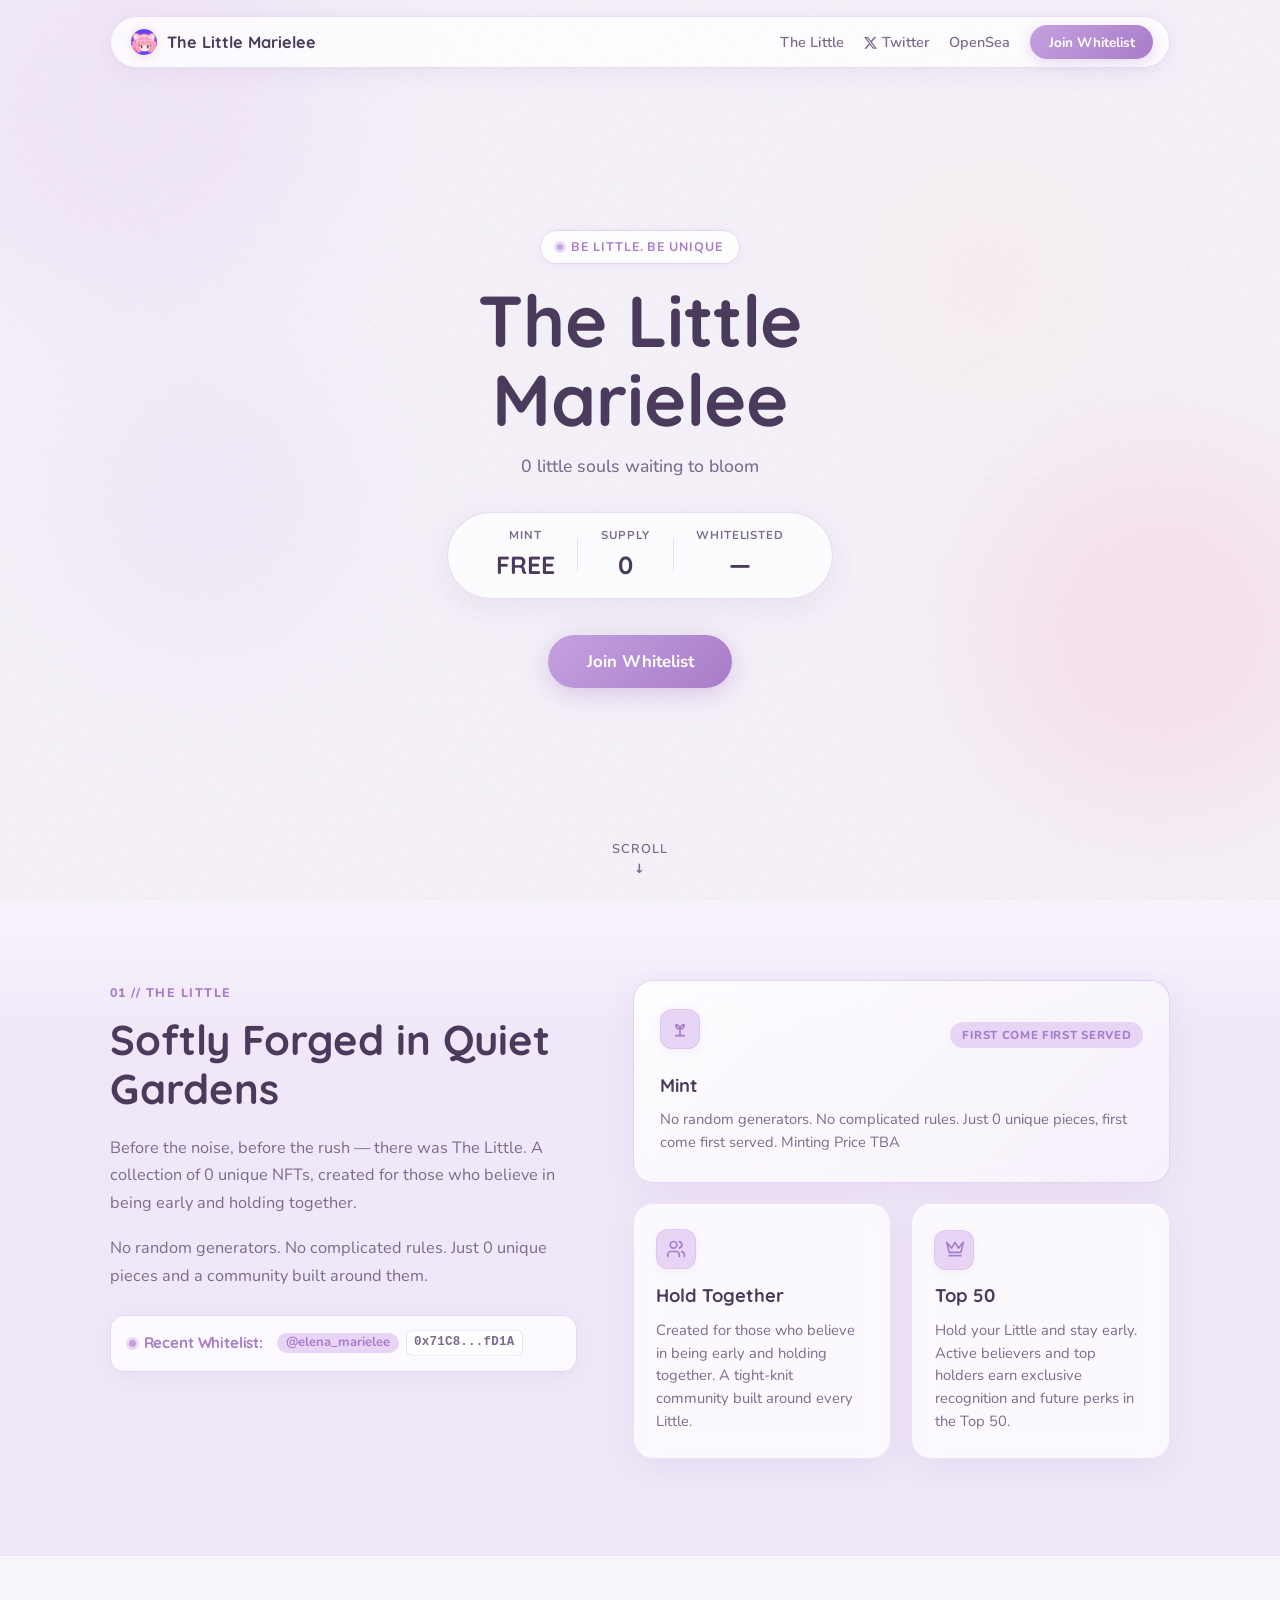
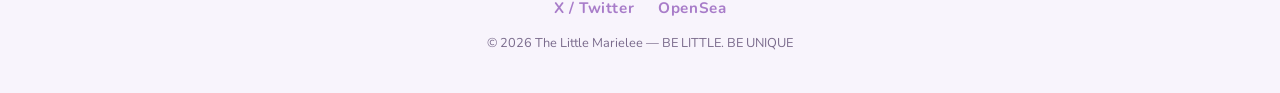
==== commit 116c0c69: "style: replace cartoon emojis with minimalist SVG vector icons and live pulse dot" ====
--- a/index.html
+++ b/index.html
@@ -90,7 +90,7 @@
 
       <div class="whitelist-status" id="whitelist-status" hidden>
         <span class="whitelist-status-dot" aria-hidden="true"></span>
-        <span>You are on the whitelist <span aria-hidden="true">✨</span> The Little Marielee awaits.</span>
+        <span>You are on the whitelist • The Little Marielee awaits.</span>
       </div>
 
       <div class="whitelist-status is-full" id="whitelist-full-status" hidden>
@@ -122,7 +122,7 @@
             </p>
             <div class="about-highlight-box about-ticker-box">
               <div class="ticker-label-wrap">
-                <span class="highlight-star">✨</span>
+                <span class="ticker-live-dot" aria-hidden="true"></span>
                 <span class="ticker-label">Recent Whitelist:</span>
               </div>
               <div class="ticker-vertical-window" id="ticker-window" aria-live="polite">
@@ -148,7 +148,14 @@
         <div class="about-cards-wrap">
           <div class="card card-featured reveal" data-reveal style="--d:.15s">
             <div class="card-header">
-              <div class="card-icon">🌱</div>
+              <div class="card-icon" aria-hidden="true">
+                <svg viewBox="0 0 24 24" width="20" height="20" fill="none" stroke="currentColor" stroke-width="2" stroke-linecap="round" stroke-linejoin="round">
+                  <path d="M7 20h10" />
+                  <path d="M12 20v-8" />
+                  <path d="M12 12a5 5 0 0 1 5-5c0 4.5-3 5-5 5Z" />
+                  <path d="M12 12a5 5 0 0 0-5-5c0 4.5 3 5 5 5Z" />
+                </svg>
+              </div>
               <span class="card-tag">First Come First Served</span>
             </div>
             <h3>Mint</h3>
@@ -157,12 +164,23 @@
 
           <div class="cards-sub-grid">
             <div class="card reveal" data-reveal style="--d:.25s">
-              <div class="card-icon">🤝</div>
+              <div class="card-icon" aria-hidden="true">
+                <svg viewBox="0 0 24 24" width="20" height="20" fill="none" stroke="currentColor" stroke-width="2" stroke-linecap="round" stroke-linejoin="round">
+                  <path d="M16 21v-2a4 4 0 0 0-4-4H6a4 4 0 0 0-4 4v2" />
+                  <circle cx="9" cy="7" r="4" />
+                  <path d="M22 21v-2a4 4 0 0 0-3-3.87" />
+                  <path d="M16 3.13a4 4 0 0 1 0 7.75" />
+                </svg>
+              </div>
               <h3>Hold Together</h3>
               <p>Created for those who believe in being early and holding together. A tight-knit community built around every Little.</p>
             </div>
             <div class="card card-accent reveal" data-reveal style="--d:.35s">
-              <div class="card-icon">👑</div>
+              <div class="card-icon" aria-hidden="true">
+                <svg viewBox="0 0 24 24" width="20" height="20" fill="none" stroke="currentColor" stroke-width="2" stroke-linecap="round" stroke-linejoin="round">
+                  <path d="m2 4 3 12h14l3-12-6 7-4-7-4 7-6-7zm3 16h14" />
+                </svg>
+              </div>
               <h3>Top 50</h3>
               <p>Hold your Little and stay early. Active believers and top holders earn exclusive recognition and future perks in the Top 50.</p>
             </div>
--- a/css/style.css
+++ b/css/style.css
@@ -773,23 +773,14 @@
   flex-shrink: 0;
 }
 
-.highlight-star {
-  font-size: 1.15rem;
-  line-height: 1;
+.ticker-live-dot {
+  width: 7px;
+  height: 7px;
+  border-radius: 50%;
+  background: var(--primary);
+  box-shadow: 0 0 0 3px rgba(196, 161, 224, 0.35);
+  animation: badgeDotBlink 1.5s ease-in-out infinite;
   flex-shrink: 0;
-  display: inline-block;
-  animation: starTwinkle 2.5s ease-in-out infinite;
-}
-
-@keyframes starTwinkle {
-  0%, 100% {
-    transform: scale(1) rotate(0deg);
-    opacity: 1;
-  }
-  50% {
-    transform: scale(1.15) rotate(10deg);
-    opacity: 0.75;
-  }
 }
 
 .ticker-label {
@@ -933,14 +924,25 @@
 }
 
 .card-icon {
-  font-size: 1.65rem;
-  margin-bottom: 0.5rem;
-  display: inline-block;
-  transition: transform 0.3s var(--ease);
+  width: 40px;
+  height: 40px;
+  border-radius: 12px;
+  background: var(--primary-light);
+  color: var(--primary-dark);
+  display: inline-flex;
+  align-items: center;
+  justify-content: center;
+  margin-bottom: 0.75rem;
+  transition: transform 0.3s cubic-bezier(0.34, 1.56, 0.64, 1), background 0.3s ease, color 0.3s ease, box-shadow 0.3s ease;
+  box-shadow: 0 2px 8px rgba(168, 124, 201, 0.12);
+  border: 1px solid rgba(196, 161, 224, 0.3);
 }
 
 .card:hover .card-icon {
-  transform: scale(1.15) rotate(-6deg);
+  transform: translateY(-2px) scale(1.08);
+  background: linear-gradient(135deg, var(--primary), var(--primary-dark));
+  color: var(--white);
+  box-shadow: 0 6px 16px rgba(168, 124, 201, 0.3);
 }
 
 .card h3 {
